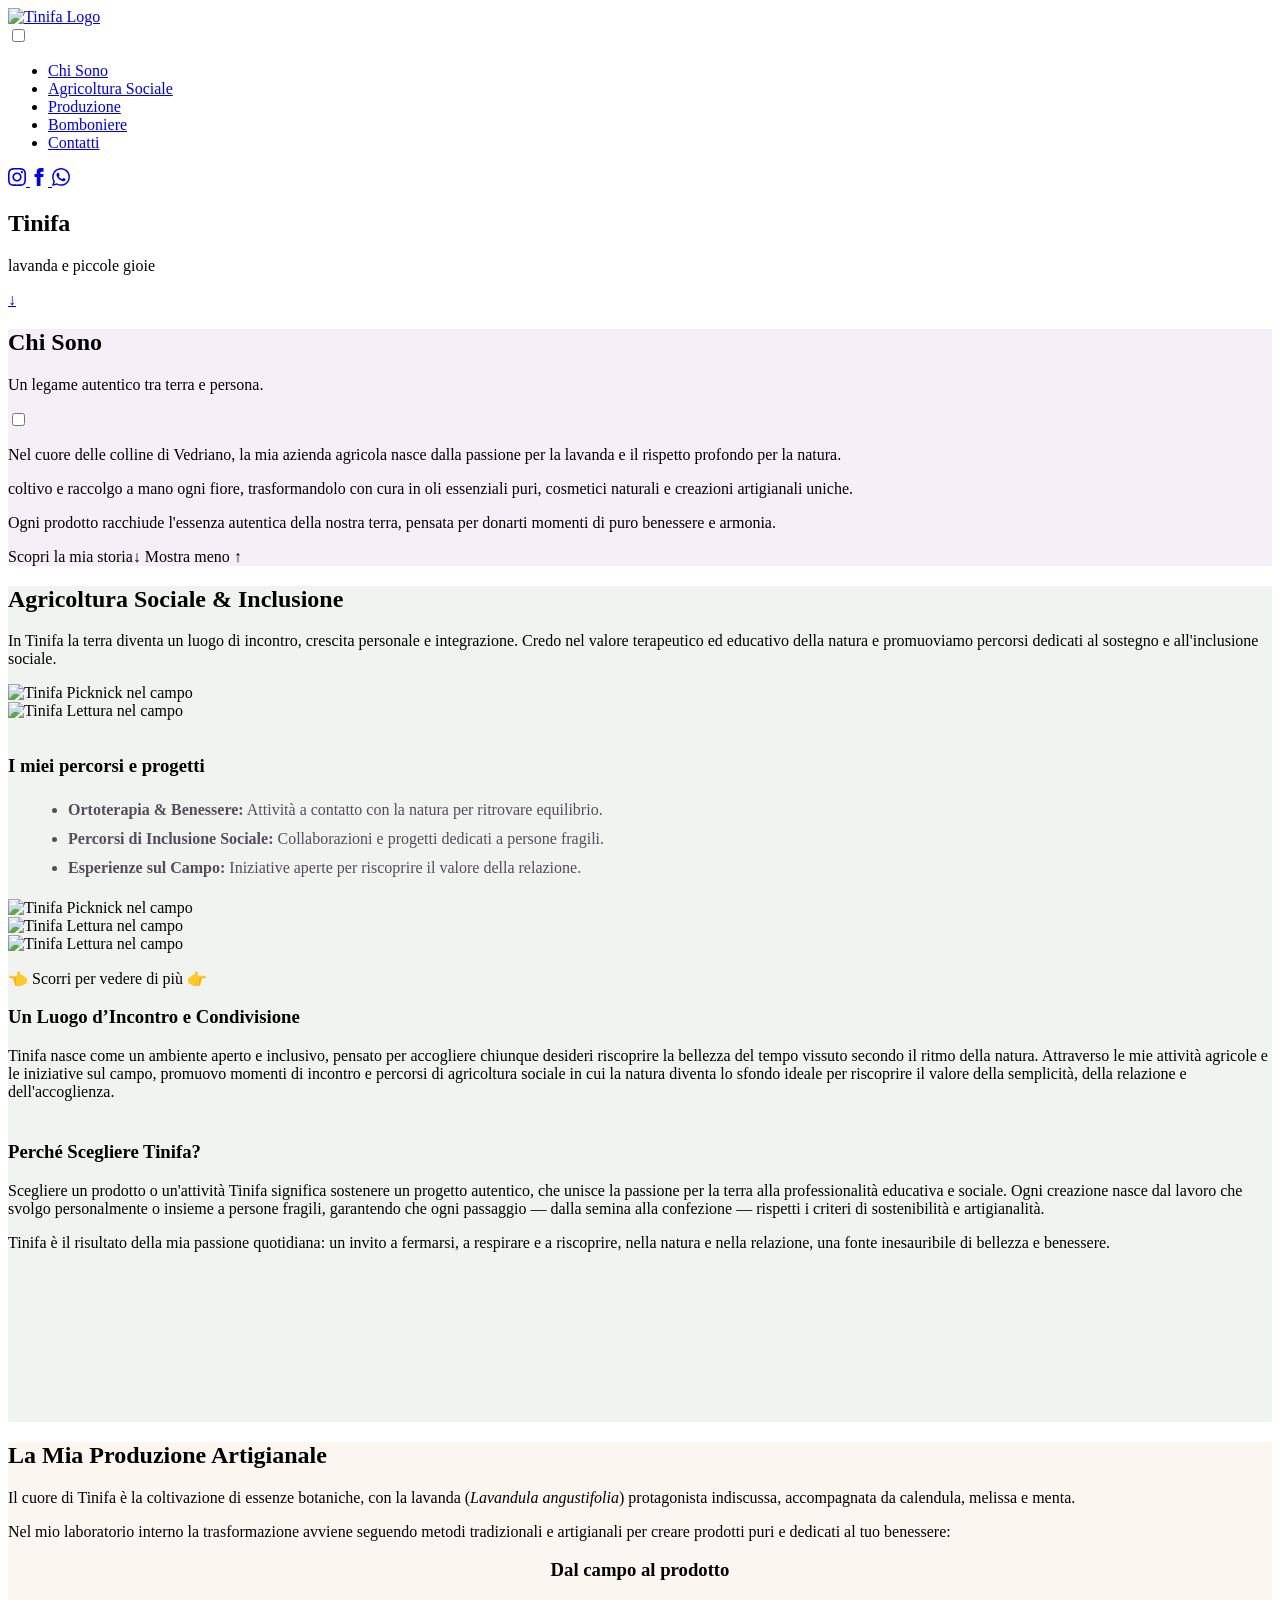
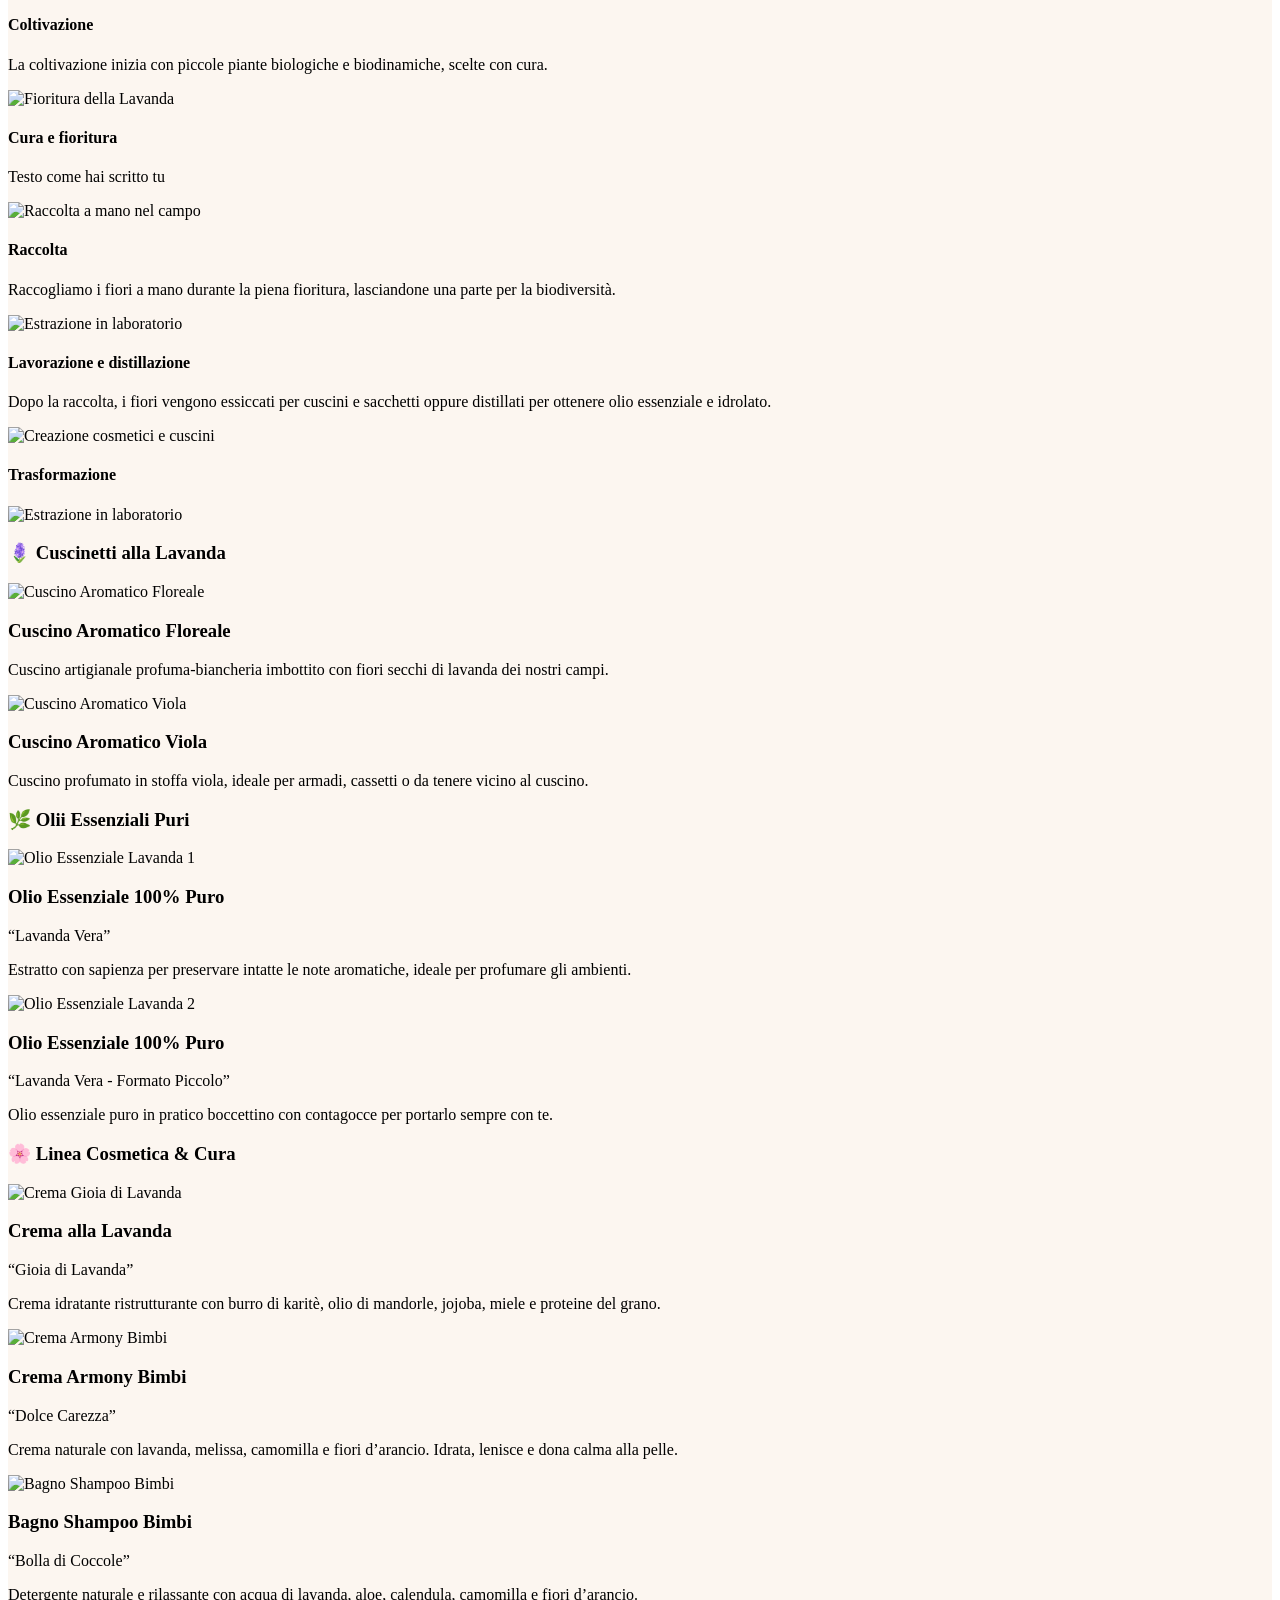
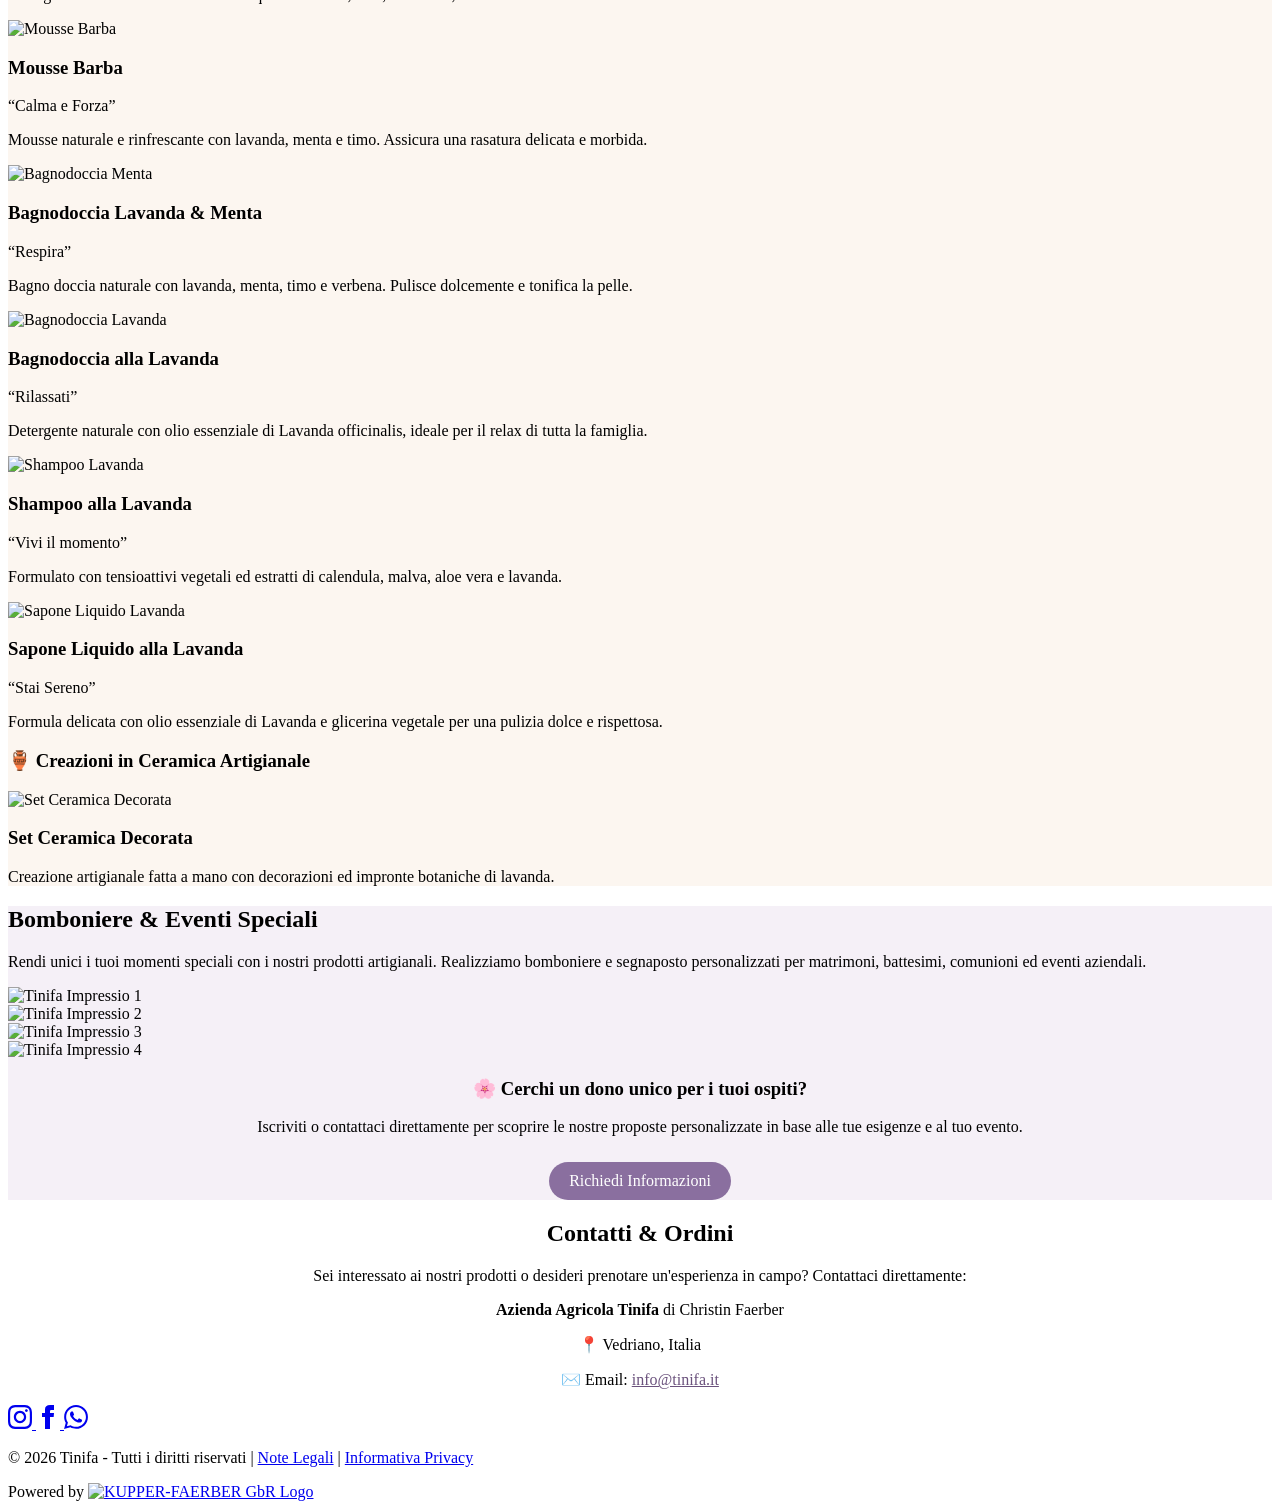
==== index.html @ e70a2b53 "Add files via upload" ====
<!DOCTYPE html>
<html lang="it">
<head>
    <meta charset="UTF-8">
    <meta name="viewport" content="width=device-width, initial-scale=1.0">
    <title>Tinifa | L’Essenza della Natura</title>
    
    <link rel="preconnect" href="https://fonts.googleapis.com">
    <link rel="preconnect" href="https://fonts.gstatic.com" crossorigin>
    <link href="https://fonts.googleapis.com/css2?family=Lato:ital,wght@0,300;0,400;0,700;1,300;1,400&family=Playfair+Display:ital,wght@0,400..700;1,400..700&display=swap" rel="stylesheet">

    <link rel="stylesheet" href="style.css">
    <script src="https://identity.netlify.com/v1/netlify-identity-widget.js"></script>
</head>
<body>

    <header>
    <nav>
        <div class="logo">
            <a href="#"><img src="images/Tinifa_Logo.png" alt="Tinifa Logo" class="logo-img"></a>
        </div>

        <input type="checkbox" id="nav-toggle" class="nav-checkbox">

        <label for="nav-toggle" class="nav-icon">
            <span></span>
            <span></span>
            <span></span>
        </label>

        <!-- Navigationslinks (Mitte) -->
        <ul class="nav-links">
            <li><a href="#chi-siamo">Chi Sono</a></li>
            <li><a href="#agricoltura-sociale">Agricoltura Sociale</a></li>
            <li><a href="#produzione">Produzione</a></li>
            <li><a href="#bomboniere">Bomboniere</a></li>
            <li><a href="#contatti">Contatti</a></li>
        </ul>

        <!-- Social Icons (Ganz rechts) -->
        <div class="nav-social">
            <a href="https://www.instagram.com/faerberchristin?igsh=MTNjY3R0Y3g1emtiOA==" target="_blank" rel="noopener noreferrer" aria-label="Instagram">
                <svg width="18" height="18" viewBox="0 0 24 24" fill="currentColor">
                    <path d="M12 2.163c3.204 0 3.584.012 4.85.07 3.252.148 4.771 1.691 4.919 4.919.058 1.265.069 1.645.069 4.849 0 3.205-.012 3.584-.069 4.849-.149 3.225-1.664 4.771-4.919 4.919-1.266.058-1.644.07-4.85.07-3.204 0-3.584-.012-4.849-.07-3.26-.149-4.771-1.699-4.919-4.92-.058-1.265-.07-1.644-.07-4.849 0-3.204.013-3.583.07-4.849.149-3.227 1.664-4.771 4.919-4.919 1.266-.057 1.645-.069 4.849-.069zm0-2.163c-3.259 0-3.667.014-4.947.072-4.358.2-6.78 2.618-6.98 6.98-.059 1.281-.073 1.689-.073 4.948 0 3.259.014 3.668.072 4.948.2 4.358 2.618 6.78 6.98 6.98 1.281.058 1.689.072 4.948.072 3.259 0 3.668-.014 4.948-.072 4.354-.2 6.782-2.618 6.979-6.98.059-1.28.073-1.689.073-4.948 0-3.259-.014-3.667-.072-4.947-.196-4.354-2.617-6.78-6.979-6.98-1.281-.059-1.69-.073-4.949-.073zm0 5.838c-3.403 0-6.162 2.759-6.162 6.162s2.759 6.163 6.162 6.163 6.162-2.759 6.162-6.163c0-3.403-2.759-6.162-6.162-6.162zm0 10.162c-2.209 0-4-1.79-4-4 0-2.209 1.791-4 4-4s4 1.791 4 4c0 2.21-1.791 4-4 4zm6.406-11.845c-.796 0-1.441.645-1.441 1.44s.645 1.44 1.441 1.44c.795 0 1.439-.645 1.439-1.44s-.644-1.44-1.439-1.44z"/>
                </svg>
            </a>
            <a href="https://www.facebook.com/tinifaerber/" target="_blank" rel="noopener noreferrer" aria-label="Facebook">
                <svg width="18" height="18" viewBox="0 0 24 24" fill="currentColor">
                    <path d="M9 8H6v4h3v12h5V12h3.642L18 8h-4V6.333C14 5.374 14.5 5 15.5 5H18V0h-3.808C10.592 0 9 1.583 9 4.615V8z"/>
                </svg>
            </a>
            <a href="https://wa.me/393272457537" target="_blank" rel="noopener noreferrer" aria-label="WhatsApp">
                <svg width="18" height="18" viewBox="0 0 24 24" fill="currentColor">
                    <path d="M.057 24l1.687-6.163c-1.041-1.804-1.588-3.849-1.587-5.946.003-6.556 5.338-11.891 11.893-11.891 3.181.001 6.167 1.24 8.413 3.488 2.245 2.248 3.481 5.236 3.48 8.414-.003 6.557-5.338 11.892-11.893 11.892-1.99-.001-3.951-.5-5.688-1.448l-6.305 1.654zm6.597-3.807c1.676.995 3.276 1.591 5.392 1.592 5.448 0 9.886-4.434 9.889-9.885.002-5.462-4.415-9.89-9.881-9.892-5.452 0-9.887 4.434-9.889 9.884-.001 2.225.651 3.891 1.746 5.634l-.999 3.648 3.742-.981zm11.387-5.464c-.074-.124-.272-.198-.57-.347-.297-.149-1.758-.868-2.031-.967-.272-.099-.47-.149-.669.149-.198.297-.768.967-.941 1.165-.173.198-.347.223-.644.074-.297-.149-1.255-.462-2.39-1.475-.883-.788-1.48-1.761-1.653-2.059-.173-.297-.018-.458.13-.606.134-.133.297-.347.446-.521.151-.172.2-.296.3-.495.099-.198.05-.372-.025-.521-.075-.148-.669-1.611-.916-2.206-.242-.579-.487-.501-.669-.51l-.57-.01c-.198 0-.52.074-.792.372s-1.04 1.016-1.04 2.479 1.065 2.876 1.213 3.074c.149.198 2.095 3.2 5.076 4.487.709.306 1.263.489 1.694.626.712.226 1.36.194 1.872.118.571-.085 1.758-.719 2.006-1.413.248-.695.248-1.29.173-1.414z"/>
                </svg>
            </a>
        </div>
    </nav>
</header>

    <section id="chi-siamo" class="hero-section">
        <div class="hero-slideshow">
            <div class="slide slide-1"></div>
            <div class="slide slide-2"></div>
            <div class="slide slide-3"></div>
        </div>

        <div class="hero-overlay">
            <div class="hero-content">
                <h1>Tinifa</h1>
                <p class="hero-subtitle">lavanda e piccole gioie</p>
                <a href="#chi-siamo-text" class="scroll-down-arrow" aria-label="Scroll down">↓</a>
            </div>
        </div>
    </section>

    <section id="chi-siamo-text" class="philosophy-section" style="background-color: #f5f0f7">
        <div class="container">
            <div class="welcome-card reveal-element">
                <div class="welcome-header">
                    <h2>Chi Sono</h2>
                    <p class="intro">Un legame autentico tra terra e persona.</p>
                </div>

                <div class="read-more-container">
                    <input type="checkbox" id="read-more-toggle" class="read-more-toggle">
                    
                    <div class="more-content">
                        <p>Nel cuore delle colline di Vedriano, la mia azienda agricola nasce dalla passione per la lavanda e il rispetto profondo per la natura.</p>
                        <p>coltivo e raccolgo a mano ogni fiore, trasformandolo con cura in oli essenziali puri, cosmetici naturali e creazioni artigianali uniche.</p>
                        <p>Ogni prodotto racchiude l'essenza autentica della nostra terra, pensata per donarti momenti di puro benessere e armonia.</p>
                    </div>

                    <label for="read-more-toggle" class="read-more-btn">
                        <span class="btn-text-more">Scopri la mia storia↓</span>
                        <span class="btn-text-less">Mostra meno ↑</span>
                    </label>
                </div>
            </div>
        </div>
    </section>

    <section id="agricoltura-sociale" style="background-color: #f1f3f0">
    <div class="container reveal-element">
        <h2>Agricoltura Sociale & Inclusione</h2>
        <p>In Tinifa la terra diventa un luogo di incontro, crescita personale e integrazione. Credo nel valore terapeutico ed educativo della natura e promuoviamo percorsi dedicati al sostegno e all'inclusione sociale.</p>
        
        <div class="inclusion-mosaic reveal-element">
            <div class="mosaic-card card-1">
                <img src="images/Inklusion1.jpg" alt="Tinifa Picknick nel campo">
            </div>
            <div class="mosaic-card card-2">
                <img src="images/Inklusion2.jpg" alt="Tinifa Lettura nel campo">
            </div>
        </div>

        <div class="highlight-box reveal-element" style="margin-top: 35px;">
            <h3>I miei percorsi e progetti</h3>
            <ul style="margin-left: 20px; line-height: 1.8; color: #554d5a;">
                <li><strong>Ortoterapia & Benessere:</strong> Attività a contatto con la natura per ritrovare equilibrio.</li>
                <li><strong>Percorsi di Inclusione Sociale:</strong> Collaborazioni e progetti dedicati a persone fragili.</li>
                <li><strong>Esperienze sul Campo:</strong> Iniziative aperte per riscoprire il valore della relazione.</li>
            </ul>
        </div>

        <div class="image-gallery reveal-element">
            <div class="gallery-item">
                <img src="images/luogo-1.jpg" alt="Tinifa Picknick nel campo">
            </div>
            <div class="gallery-item">
                <img src="images/luogo-2.jpg" alt="Tinifa Lettura nel campo">
            </div>
            <div class="gallery-item">
                <img src="images/luogo-3.jpg" alt="Tinifa Lettura nel campo">
            </div>
        </div>
        <p class="slider-hint">👈 Scorri per vedere di più 👉</p>

        <div class="highlight-box reveal-element">
            <h3>Un Luogo d’Incontro e Condivisione</h3>
            <p>Tinifa nasce come un ambiente aperto e inclusivo, pensato per accogliere chiunque desideri riscoprire la bellezza del tempo vissuto secondo il ritmo della natura. Attraverso le mie attività agricole e le iniziative sul campo, promuovo momenti di incontro e percorsi di agricoltura sociale in cui la natura diventa lo sfondo ideale per riscoprire il valore della semplicità, della relazione e dell'accoglienza.</p>
        </div>

        <div class="reveal-element" style="margin-top: 40px;">
            <h3>Perché Scegliere Tinifa?</h3>
            <p>Scegliere un prodotto o un'attività Tinifa significa sostenere un progetto autentico, che unisce la passione per la terra alla professionalità educativa e sociale. Ogni creazione nasce dal lavoro che svolgo personalmente o insieme a persone fragili, garantendo che ogni passaggio — dalla semina alla confezione — rispetti i criteri di sostenibilità e artigianalità.</p>
            <p class="final-invite">Tinifa è il risultato della mia passione quotidiana: un invito a fermarsi, a respirare e a riscoprire, nella natura e nella relazione, una fonte inesauribile di bellezza e benessere.</p>
        </div>

        <div class="video-polaroid reveal-element">
            <video autoplay loop muted playsinline class="field-video" id="scroll-video">
                <source src="videos/kids_run.mp4" type="video/mp4">
                Ihr Browser unterstützt dieses Video nicht.
            </video>
        </div>
    </div>
</section>

    <section id="produzione" style="background-color: #fcf6f0">
        <div class="container">
            <div class="reveal-element">
                <h2>La Mia Produzione Artigianale</h2>
                <p>Il cuore di Tinifa è la coltivazione di essenze botaniche, con la lavanda (<em>Lavandula angustifolia</em>) protagonista indiscussa, accompagnata da calendula, melissa e menta.</p>
                <p>Nel mio laboratorio interno la trasformazione avviene seguendo metodi tradizionali e artigianali per creare prodotti puri e dedicati al tuo benessere:</p>
            </div>

            <div class="harvest-timeline reveal-element">
                <h3 style="text-align: center; margin-bottom: 35px;">Dal campo al prodotto</h3>

                <div class="timeline-container">
                    
                    <div class="timeline-item left">
                        <div class="timeline-content">
                            <h4>Coltivazione</h4>
                            <p>La coltivazione inizia con piccole piante biologiche e biodinamiche, scelte con cura.</p>
                            <div class="timeline-img-box">
                                <img src="images/colti.jpg" alt="Fioritura della Lavanda">
                            </div>
                        </div>
                    </div>

                    
                    <div class="timeline-item right">
                        <div class="timeline-content">
                            <h4>Cura e fioritura</h4>
                            <p>Testo come hai scritto tu</p>
                            <div class="timeline-img-box">
                                <img src="images/Fiori.jpg" alt="Raccolta a mano nel campo">
                            </div>
                        </div>
                    </div>

                    
                    <div class="timeline-item left">
                        <div class="timeline-content">
                            
                            <h4>Raccolta</h4>
                            <p>Raccogliamo i fiori a mano durante la piena fioritura, lasciandone una parte per la biodiversità.</p>
                            <div class="timeline-img-box">
                                <img src="images/Ernte3.jpg" alt="Estrazione in laboratorio">
                            </div>
                        </div>
                    </div>

                    
                    <div class="timeline-item right">
                        <div class="timeline-content">

                            <h4>Lavorazione e distillazione </h4>
                            <p>Dopo la raccolta, i fiori vengono essiccati per cuscini e sacchetti oppure distillati per ottenere olio essenziale e idrolato.</p>
                            <div class="timeline-img-box">
                                <img src="images/Extraktion_Öl.jpg" alt="Creazione cosmetici e cuscini">
                            </div>
                        </div>
                    </div>
 
                    <div class="timeline-item left">
                        <div class="timeline-content">

                            <h4>Trasformazione</h4>
                            <p></p>
                            <div class="timeline-img-box">
                                <img src="images/produtti.jpeg" alt="Estrazione in laboratorio">
                            </div>
                        </div>
                    </div>
                </div>
            </div>

            <h3 class="category-title reveal-element">🪻 Cuscinetti alla Lavanda</h3>
            <div class="product-grid reveal-element">
                <div class="product-card">
                    <img src="images/prod-cuscino-fiori.jpg" alt="Cuscino Aromatico Floreale" class="product-img">
                    <div class="product-info">
                        <h3>Cuscino Aromatico Floreale</h3>
                        <p>Cuscino artigianale profuma-biancheria imbottito con fiori secchi di lavanda dei nostri campi.</p>
                    </div>
                </div>

                <div class="product-card">
                    <img src="images/prod-cuscino-viola.jpg" alt="Cuscino Aromatico Viola" class="product-img">
                    <div class="product-info">
                        <h3>Cuscino Aromatico Viola</h3>
                        <p>Cuscino profumato in stoffa viola, ideale per armadi, cassetti o da tenere vicino al cuscino.</p>
                    </div>
                </div>
            </div>

            <h3 class="category-title reveal-element">🌿 Olii Essenziali Puri</h3>
            <div class="product-grid reveal-element">
                <div class="product-card">
                    <img src="images/prod-olio-essenziale.jpg" alt="Olio Essenziale Lavanda 1" class="product-img">
                    <div class="product-info">
                        <h3>Olio Essenziale 100% Puro</h3>
                        <span class="product-slogan">“Lavanda Vera”</span>
                        <p>Estratto con sapienza per preservare intatte le note aromatiche, ideale per profumare gli ambienti.</p>
                    </div>
                </div>

                <div class="product-card">
                    <img src="images/prod-olio-essenziale2.jpg" alt="Olio Essenziale Lavanda 2" class="product-img">
                    <div class="product-info">
                        <h3>Olio Essenziale 100% Puro</h3>
                        <span class="product-slogan">“Lavanda Vera - Formato Piccolo”</span>
                        <p>Olio essenziale puro in pratico boccettino con contagocce per portarlo sempre con te.</p>
                    </div>
                </div>
            </div>

            <h3 class="category-title reveal-element">🌸 Linea Cosmetica & Cura</h3>
            <div class="product-grid reveal-element">
                <div class="product-card">
                    <img src="images/prod-crema.jpg" alt="Crema Gioia di Lavanda" class="product-img">
                    <div class="product-info">
                        <h3>Crema alla Lavanda</h3>
                        <span class="product-slogan">“Gioia di Lavanda”</span>
                        <p>Crema idratante ristrutturante con burro di karitè, olio di mandorle, jojoba, miele e proteine del grano.</p>
                    </div>
                </div>

                <div class="product-card">
                    <img src="images/prod-crema-bimbi.jpg" alt="Crema Armony Bimbi" class="product-img">
                    <div class="product-info">
                        <h3>Crema Armony Bimbi</h3>
                        <span class="product-slogan">“Dolce Carezza”</span>
                        <p>Crema naturale con lavanda, melissa, camomilla e fiori d’arancio. Idrata, lenisce e dona calma alla pelle.</p>
                    </div>
                </div>

                <div class="product-card">
                    <img src="images/prod-shampoo-bimbi.jpg" alt="Bagno Shampoo Bimbi" class="product-img">
                    <div class="product-info">
                        <h3>Bagno Shampoo Bimbi</h3>
                        <span class="product-slogan">“Bolla di Coccole”</span>
                        <p>Detergente naturale e rilassante con acqua di lavanda, aloe, calendula, camomilla e fiori d’arancio.</p>
                    </div>
                </div>

                <div class="product-card">
                    <img src="images/prod-mousee-barba.jpg" alt="Mousse Barba" class="product-img">
                    <div class="product-info">
                        <h3>Mousse Barba</h3>
                        <span class="product-slogan">“Calma e Forza”</span>
                        <p>Mousse naturale e rinfrescante con lavanda, menta e timo. Assicura una rasatura delicata e morbida.</p>
                    </div>
                </div>

                <div class="product-card">
                    <img src="images/prod-bagnodoccia-menta.jpg" alt="Bagnodoccia Menta" class="product-img">
                    <div class="product-info">
                        <h3>Bagnodoccia Lavanda & Menta</h3>
                        <span class="product-slogan">“Respira”</span>
                        <p>Bagno doccia naturale con lavanda, menta, timo e verbena. Pulisce dolcemente e tonifica la pelle.</p>
                    </div>
                </div>

                <div class="product-card">
                    <img src="images/prod-bagnodoccia-lavanda.jpg" alt="Bagnodoccia Lavanda" class="product-img">
                    <div class="product-info">
                        <h3>Bagnodoccia alla Lavanda</h3>
                        <span class="product-slogan">“Rilassati”</span>
                        <p>Detergente naturale con olio essenziale di Lavanda officinalis, ideale per il relax di tutta la famiglia.</p>
                    </div>
                </div>

                <div class="product-card">
                    <img src="images/prod-shampoo-lavanda.jpg" alt="Shampoo Lavanda" class="product-img">
                    <div class="product-info">
                        <h3>Shampoo alla Lavanda</h3>
                        <span class="product-slogan">“Vivi il momento”</span>
                        <p>Formulato con tensioattivi vegetali ed estratti di calendula, malva, aloe vera e lavanda.</p>
                    </div>
                </div>

                <div class="product-card">
                    <img src="images/prod-sapone-liquido.jpg" alt="Sapone Liquido Lavanda" class="product-img">
                    <div class="product-info">
                        <h3>Sapone Liquido alla Lavanda</h3>
                        <span class="product-slogan">“Stai Sereno”</span>
                        <p>Formula delicata con olio essenziale di Lavanda e glicerina vegetale per una pulizia dolce e rispettosa.</p>
                    </div>
                </div>
            </div>

            <h3 class="category-title reveal-element">🏺 Creazioni in Ceramica Artigianale</h3>
            <div class="product-grid reveal-element">
                <div class="product-card">
                    <img src="images/prod-ceramica-set.jpg" alt="Set Ceramica Decorata" class="product-img">
                    <div class="product-info">
                        <h3>Set Ceramica Decorata</h3>
                        <p>Creazione artigianale fatta a mano con decorazioni ed impronte botaniche di lavanda.</p>
                    </div>
                </div>
            </div>
        </div>
    </section>

    <section id="bomboniere" style="background-color: #f5f0f7">
        <div class="container reveal-element">
            <h2>Bomboniere & Eventi Speciali</h2>
            <p>Rendi unici i tuoi momenti speciali con i nostri prodotti artigianali. Realizziamo bomboniere e segnaposto personalizzati per matrimoni, battesimi, comunioni ed eventi aziendali.</p>

            <div class="grid-gallery-2x2 reveal-element">
                <div class="grid-gallery-item">
                    <img src="images/aromatische_kissen.jpg" alt="Tinifa Impressio 1">
                </div>
                <div class="grid-gallery-item">
                    <img src="images/Individuell.jpeg" alt="Tinifa Impressio 2">
                </div>
                <div class="grid-gallery-item">
                    <img src="images/individuell2.jpeg" alt="Tinifa Impressio 3">
                </div>
                <div class="grid-gallery-item">
                    <img src="images/Individuell3.jpeg" alt="Tinifa Impressio 4">
                </div>
            </div>

            <div class="highlight-box reveal-element" style="text-align: center;">
                <h3>🌸 Cerchi un dono unico per i tuoi ospiti?</h3>
                <p>Iscriviti o contattaci direttamente per scoprire le nostre proposte personalizzate in base alle tue esigenze e al tuo evento.</p>
                <a href="#contatti" class="scroll-down-arrow" style="animation: none; font-size: 16px; background-color: #8a6f9f; color: #ffffff; padding: 10px 20px; border-radius: 20px; text-decoration: none; display: inline-block; margin-top: 10px;">Richiedi Informazioni</a>
            </div>
        </div>
    </section>

    <section id="contatti">
        <div class="container reveal-element" style="text-align: center;">
            <h2>Contatti & Ordini</h2>
            <p>Sei interessato ai nostri prodotti o desideri prenotare un'esperienza in campo? Contattaci direttamente:</p>
            <div class="contact-details">
                <p><strong>Azienda Agricola Tinifa</strong> di Christin Faerber</p>
                <p>📍 Vedriano, Italia</p>
                <p>✉️ Email: <a href="mailto:info@tinifa.it" style="color: #6b527d;">info@tinifa.it</a></p>
            </div>
        </div>
    </section>

    <footer>
    <div class="footer-container">
        <!-- Social Media Icons / Links -->
        <div class="social-links">
            <!-- Instagram -->
            <a href="https://www.instagram.com/faerberchristin?igsh=MTNjY3R0Y3g1emtiOA==" target="_blank" rel="noopener noreferrer" aria-label="Instagram">
                <svg width="24" height="24" viewBox="0 0 24 24" fill="currentColor">
                    <path d="M12 2.163c3.204 0 3.584.012 4.85.07 3.252.148 4.771 1.691 4.919 4.919.058 1.265.069 1.645.069 4.849 0 3.205-.012 3.584-.069 4.849-.149 3.225-1.664 4.771-4.919 4.919-1.266.058-1.644.07-4.85.07-3.204 0-3.584-.012-4.849-.07-3.26-.149-4.771-1.699-4.919-4.92-.058-1.265-.07-1.644-.07-4.849 0-3.204.013-3.583.07-4.849.149-3.227 1.664-4.771 4.919-4.919 1.266-.057 1.645-.069 4.849-.069zm0-2.163c-3.259 0-3.667.014-4.947.072-4.358.2-6.78 2.618-6.98 6.98-.059 1.281-.073 1.689-.073 4.948 0 3.259.014 3.668.072 4.948.2 4.358 2.618 6.78 6.98 6.98 1.281.058 1.689.072 4.948.072 3.259 0 3.668-.014 4.948-.072 4.354-.2 6.782-2.618 6.979-6.98.059-1.28.073-1.689.073-4.948 0-3.259-.014-3.667-.072-4.947-.196-4.354-2.617-6.78-6.979-6.98-1.281-.059-1.69-.073-4.949-.073zm0 5.838c-3.403 0-6.162 2.759-6.162 6.162s2.759 6.163 6.162 6.163 6.162-2.759 6.162-6.163c0-3.403-2.759-6.162-6.162-6.162zm0 10.162c-2.209 0-4-1.79-4-4 0-2.209 1.791-4 4-4s4 1.791 4 4c0 2.21-1.791 4-4 4zm6.406-11.845c-.796 0-1.441.645-1.441 1.44s.645 1.44 1.441 1.44c.795 0 1.439-.645 1.439-1.44s-.644-1.44-1.439-1.44z"/>
                    </svg>
                </a>
                <!-- Facebook -->
                <a href="https://www.facebook.com/tinifaerber/" target="_blank" rel="noopener noreferrer" aria-label="Facebook">
                    <svg width="24" height="24" viewBox="0 0 24 24" fill="currentColor">
                        <path d="M9 8H6v4h3v12h5V12h3.642L18 8h-4V6.333C14 5.374 14.5 5 15.5 5H18V0h-3.808C10.592 0 9 1.583 9 4.615V8z"/>
                    </svg>
                </a>
                <!-- WhatsApp -->
                <a href="https://wa.me/393272457537" target="_blank" rel="noopener noreferrer" aria-label="WhatsApp">
                    <svg width="24" height="24" viewBox="0 0 24 24" fill="currentColor">
                        <path d="M.057 24l1.687-6.163c-1.041-1.804-1.588-3.849-1.587-5.946.003-6.556 5.338-11.891 11.893-11.891 3.181.001 6.167 1.24 8.413 3.488 2.245 2.248 3.481 5.236 3.48 8.414-.003 6.557-5.338 11.892-11.893 11.892-1.99-.001-3.951-.5-5.688-1.448l-6.305 1.654zm6.597-3.807c1.676.995 3.276 1.591 5.392 1.592 5.448 0 9.886-4.434 9.889-9.885.002-5.462-4.415-9.89-9.881-9.892-5.452 0-9.887 4.434-9.889 9.884-.001 2.225.651 3.891 1.746 5.634l-.999 3.648 3.742-.981zm11.387-5.464c-.074-.124-.272-.198-.57-.347-.297-.149-1.758-.868-2.031-.967-.272-.099-.47-.149-.669.149-.198.297-.768.967-.941 1.165-.173.198-.347.223-.644.074-.297-.149-1.255-.462-2.39-1.475-.883-.788-1.48-1.761-1.653-2.059-.173-.297-.018-.458.13-.606.134-.133.297-.347.446-.521.151-.172.2-.296.3-.495.099-.198.05-.372-.025-.521-.075-.148-.669-1.611-.916-2.206-.242-.579-.487-.501-.669-.51l-.57-.01c-.198 0-.52.074-.792.372s-1.04 1.016-1.04 2.479 1.065 2.876 1.213 3.074c.149.198 2.095 3.2 5.076 4.487.709.306 1.263.489 1.694.626.712.226 1.36.194 1.872.118.571-.085 1.758-.719 2.006-1.413.248-.695.248-1.29.173-1.414z"/>
                    </svg>
                </a>
            </div>

            <!-- HIER SIND DIE NEUEN LINKS -->
            <p>&copy; 2026 Tinifa - Tutti i diritti riservati | <a href="impressum.html">Note Legali</a> | <a href="privacy.html">Informativa Privacy</a></p>
            
            <div class="powered-by">
                <span>Powered by</span>
                <a href="https://kupperfaerber.com/" target="_blank" rel="noopener noreferrer">
                    <img src="images/KFLogoNew.png" alt="KUPPER-FAERBER GbR Logo" class="agency-logo">
                </a>
            </div>
        </div>
    </footer>

<script src="script.js"></script>
</body>
</html>
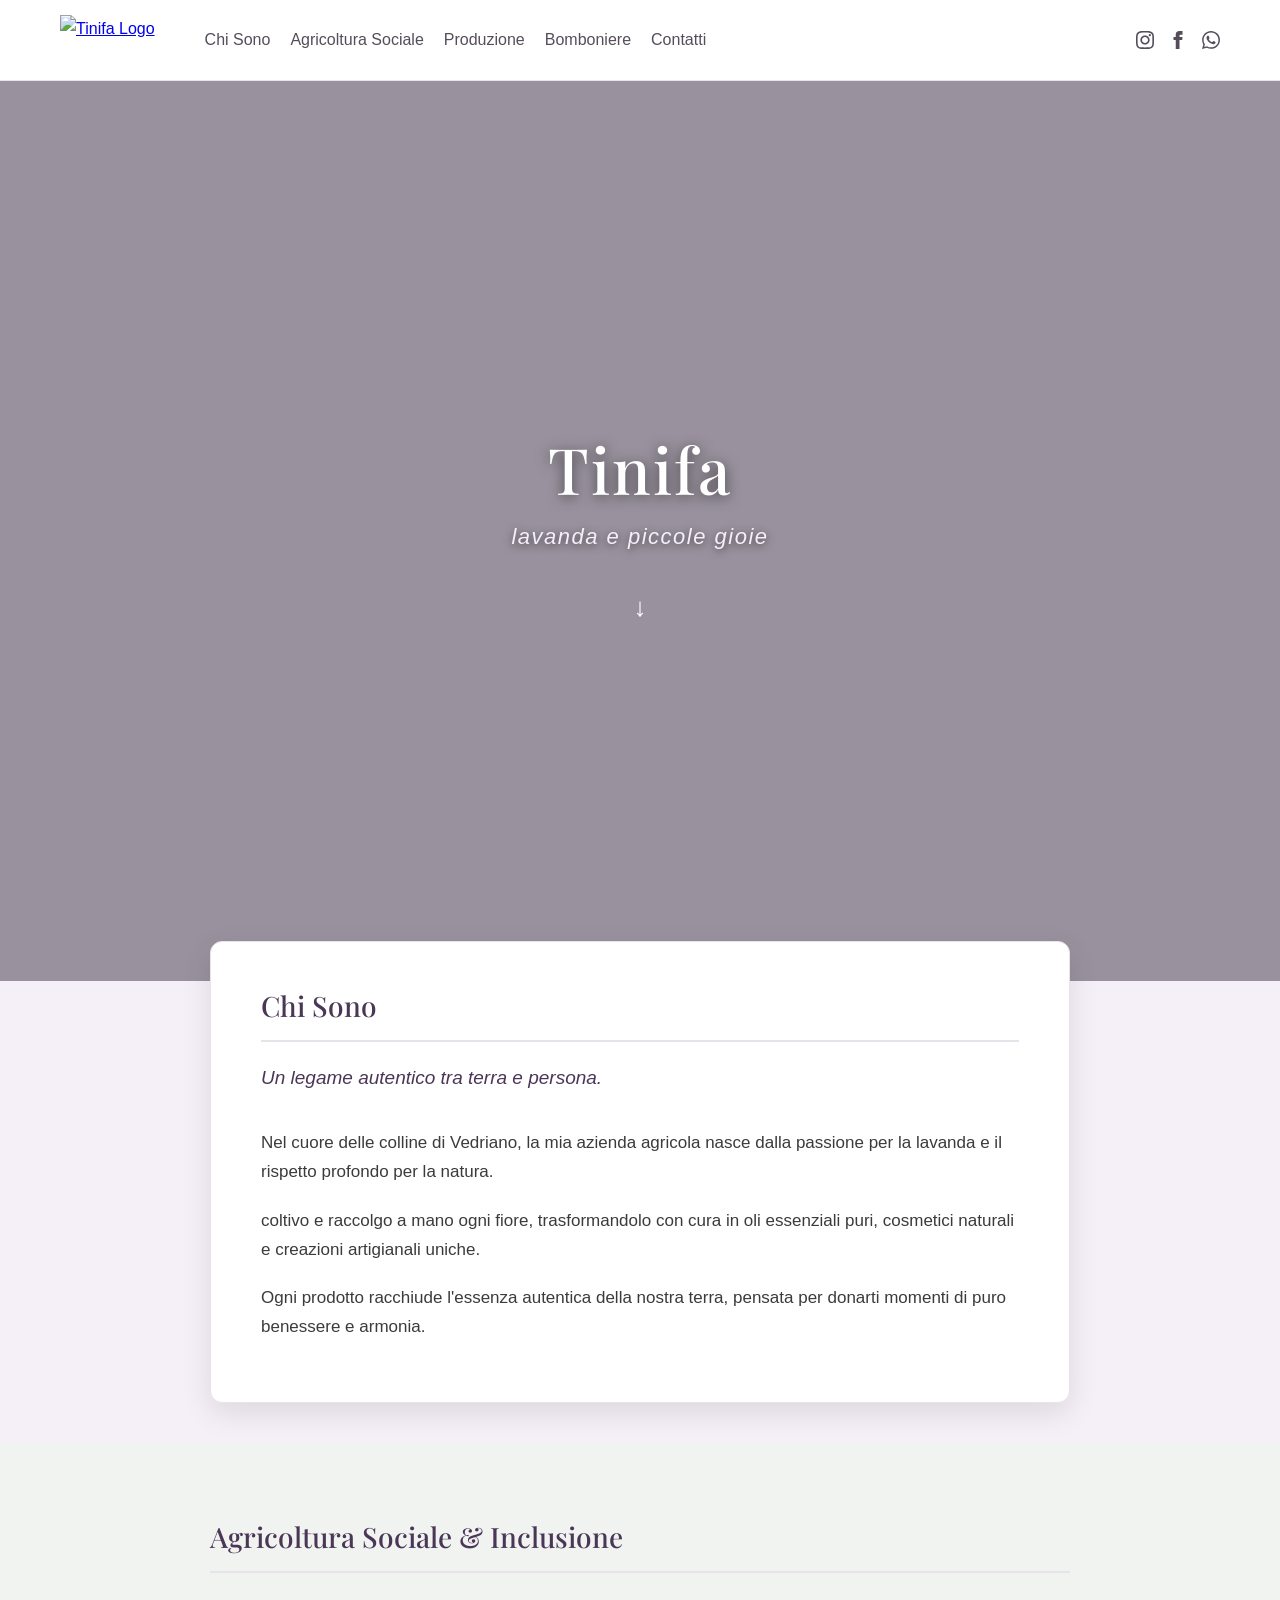
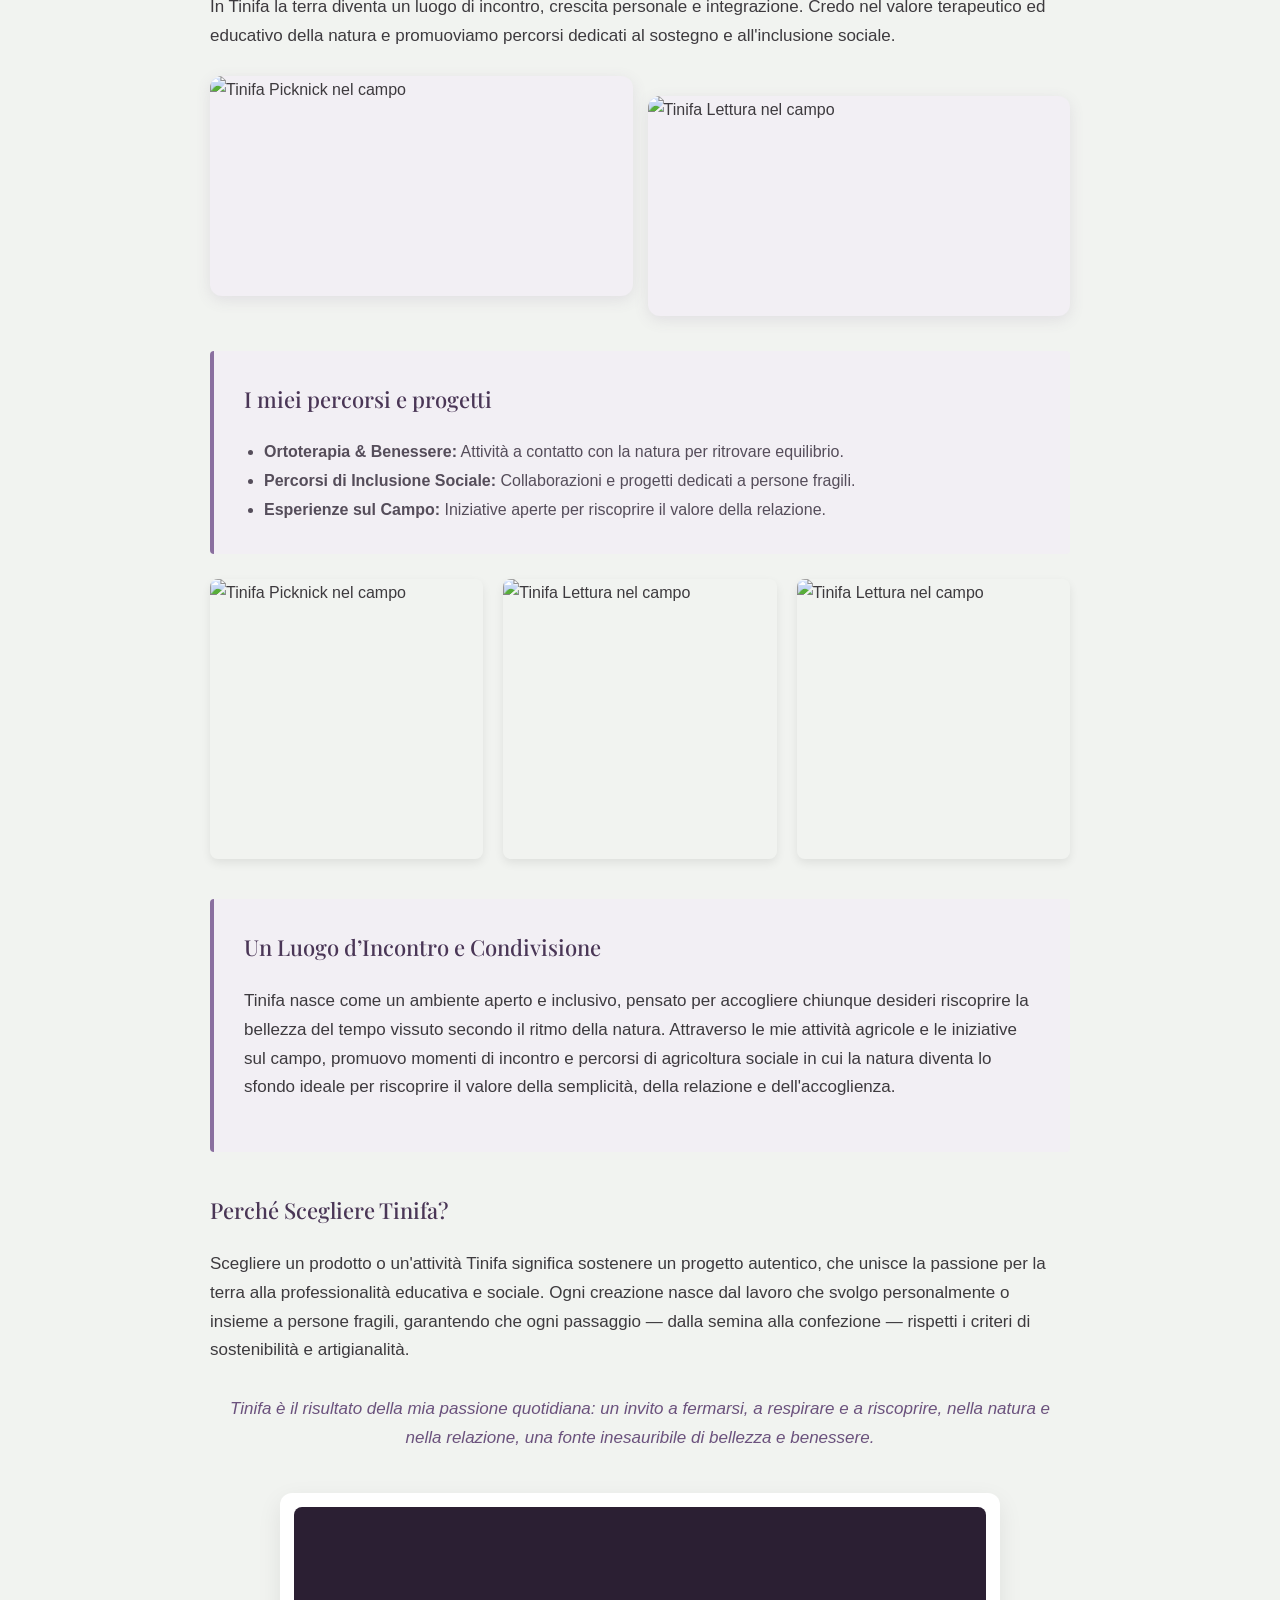
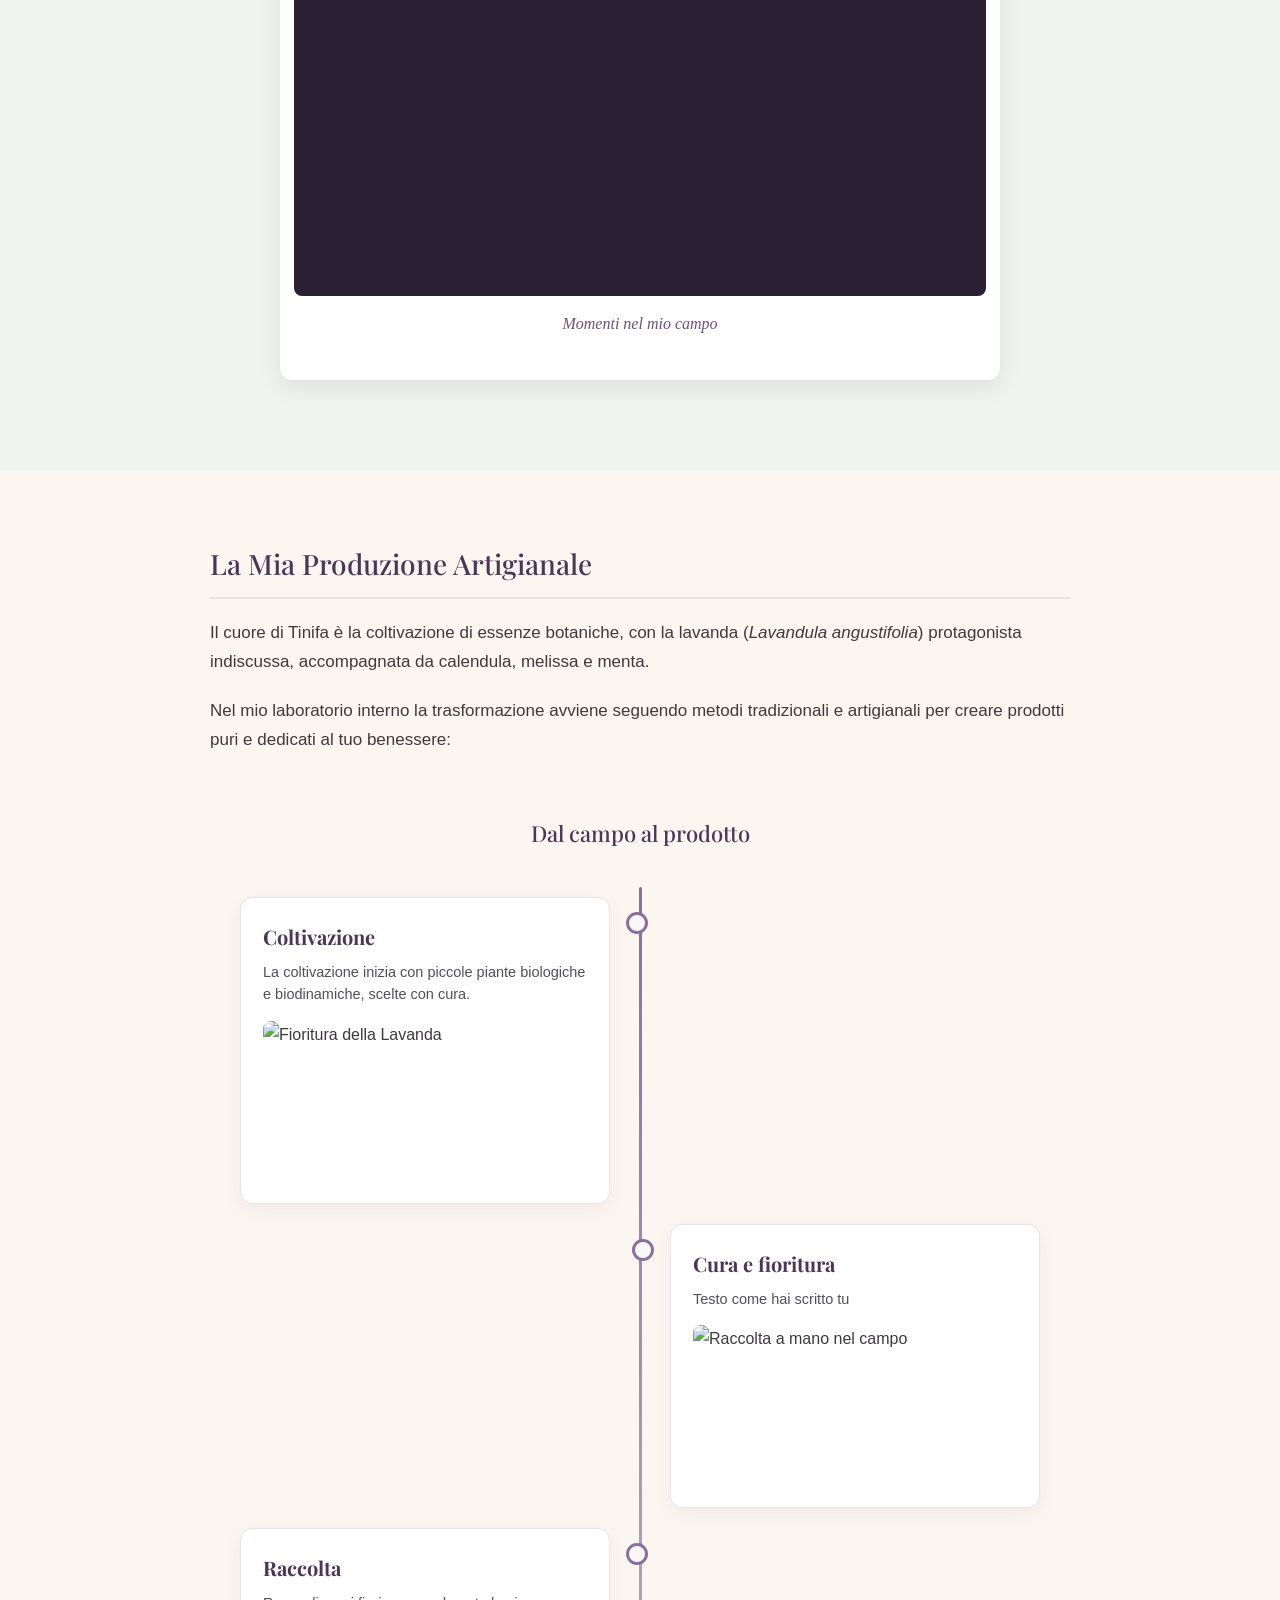
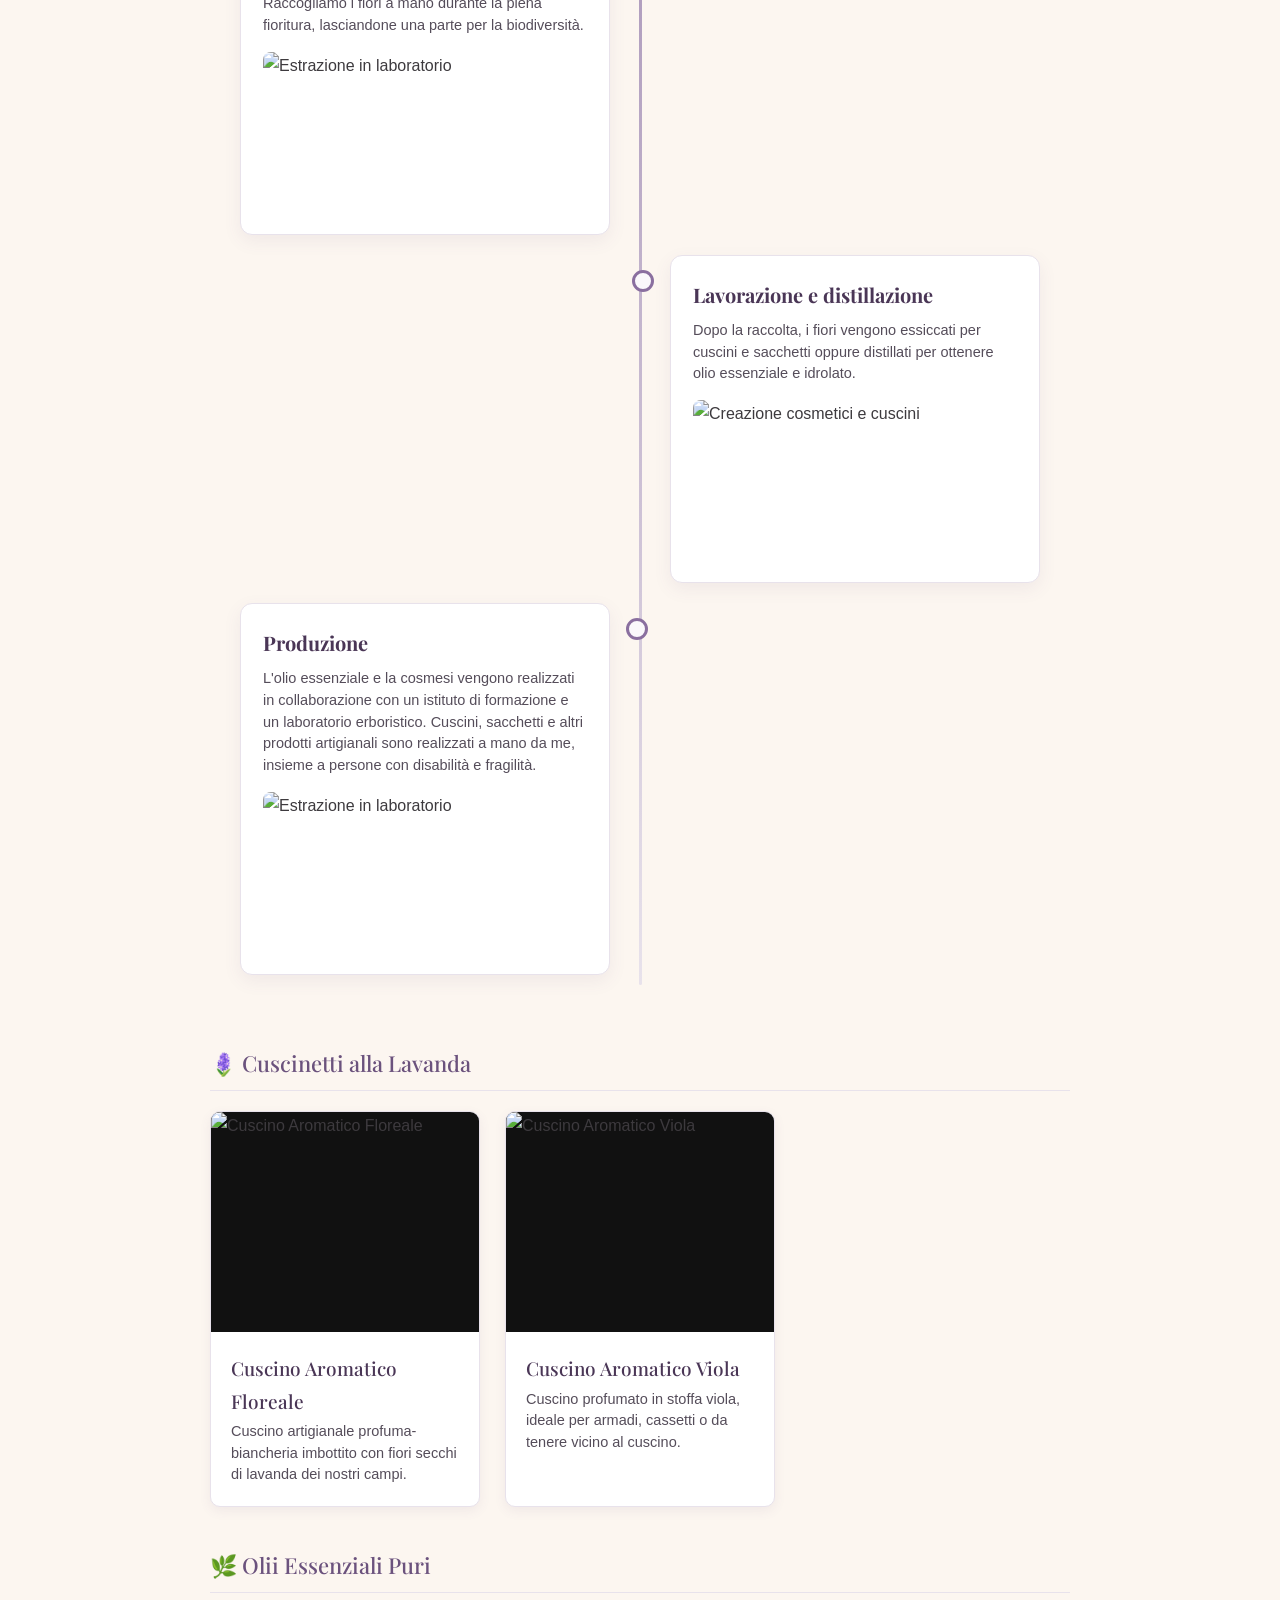
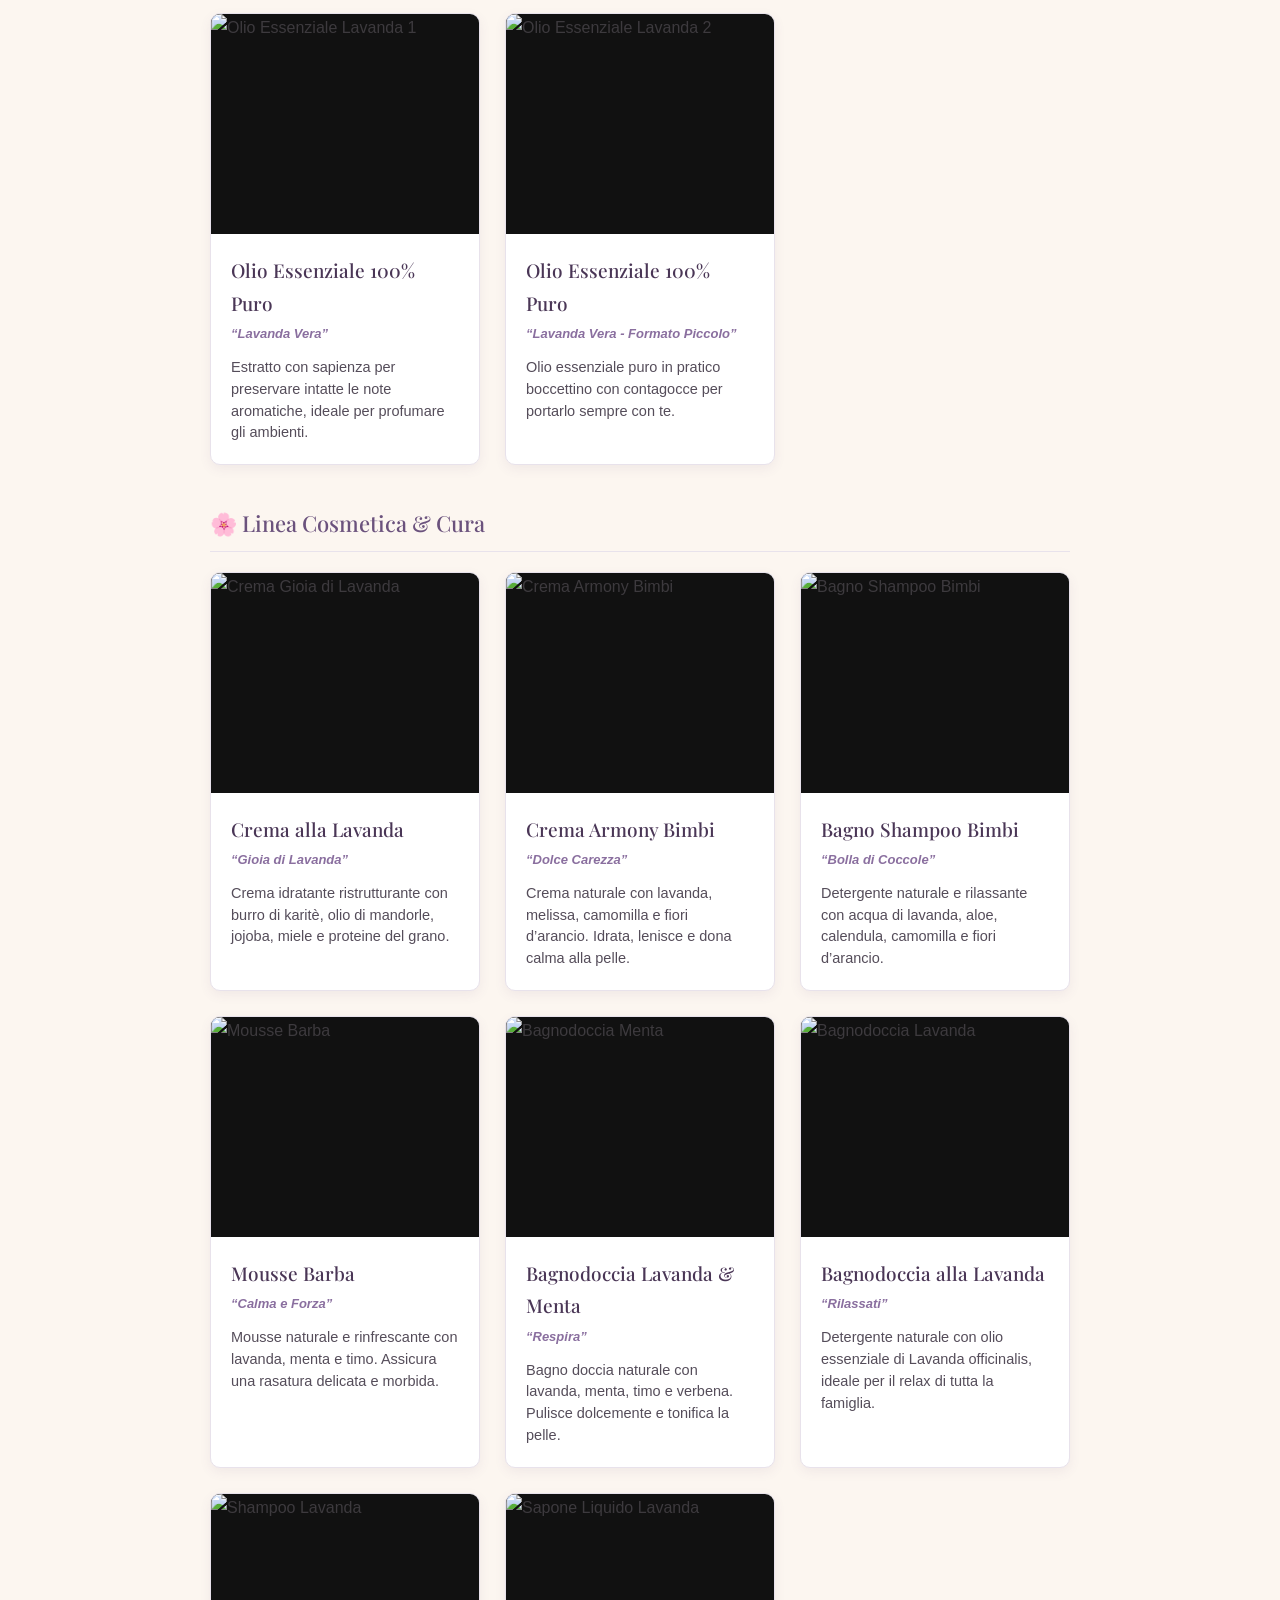
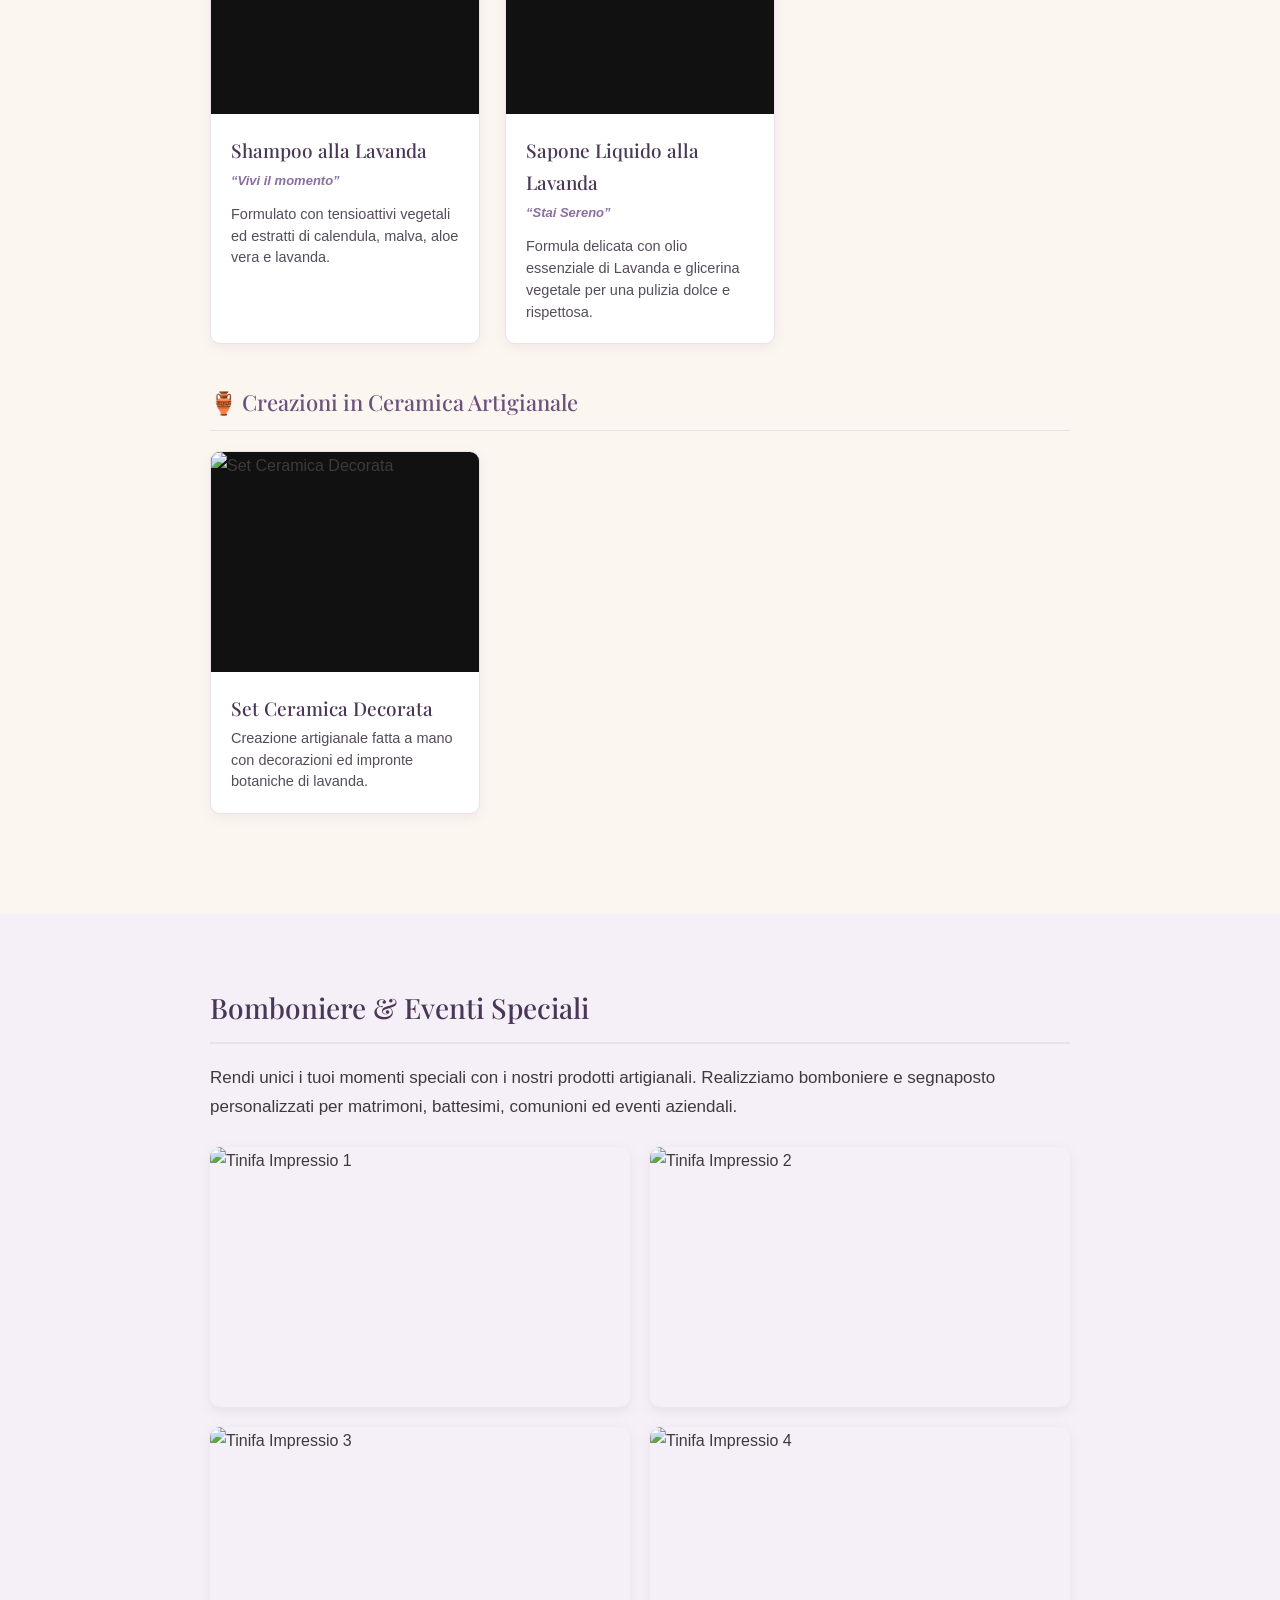
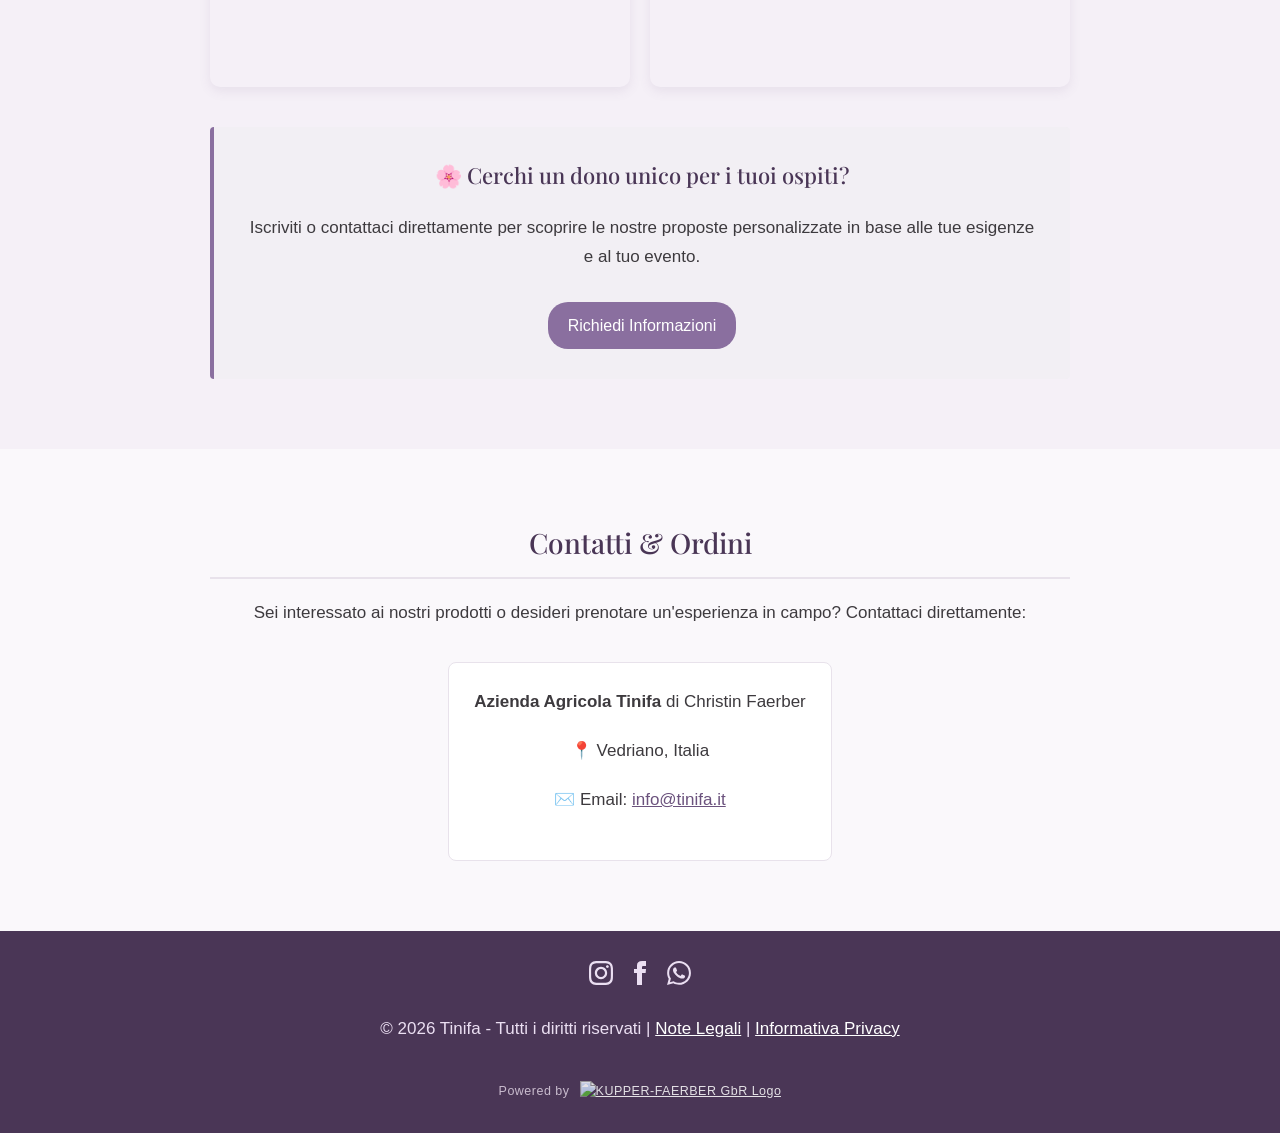
==== commit 2bfb8573: "Add files via upload" ====
--- a/index.html
+++ b/index.html
@@ -59,12 +59,12 @@
 </header>
 
     <section id="chi-siamo" class="hero-section">
-        <div class="hero-slideshow">
-            <div class="slide slide-1"></div>
-            <div class="slide slide-2"></div>
-            <div class="slide slide-3"></div>
-        </div>
-
+        <!-- Hintergrundvideo im Vollbild -->
+        <video autoplay loop muted playsinline id="hero-video" class="hero-bg-video">
+            <source src="videos/kids_run.mp4" type="video/mp4">
+        </video>
+
+        <!-- Dunklerer Schleier damit Text perfekt lesbar bleibt -->
         <div class="hero-overlay">
             <div class="hero-content">
                 <h1>Tinifa</h1>
@@ -134,7 +134,11 @@
                 <img src="images/luogo-3.jpg" alt="Tinifa Lettura nel campo">
             </div>
         </div>
-        <p class="slider-hint">👈 Scorri per vedere di più 👉</p>
+        <div class="gallery-dots">
+    <span class="dot active"></span>
+    <span class="dot"></span>
+    <span class="dot"></span>
+</div>
 
         <div class="highlight-box reveal-element">
             <h3>Un Luogo d’Incontro e Condivisione</h3>
@@ -148,11 +152,13 @@
         </div>
 
         <div class="video-polaroid reveal-element">
-            <video autoplay loop muted playsinline class="field-video" id="scroll-video">
-                <source src="videos/kids_run.mp4" type="video/mp4">
-                Ihr Browser unterstützt dieses Video nicht.
-            </video>
-        </div>
+    <div class="polaroid-slideshow">
+        <div class="slide slide-1"></div>
+        <div class="slide slide-2"></div>
+        <div class="slide slide-3"></div>
+    </div>
+    <p class="video-caption">Momenti nel mio campo</p>
+</div>
     </div>
 </section>
 
@@ -217,8 +223,8 @@
                     <div class="timeline-item left">
                         <div class="timeline-content">
 
-                            <h4>Trasformazione</h4>
-                            <p></p>
+                            <h4>Produzione</h4>
+                            <p>L'olio essenziale e la cosmesi vengono realizzati in collaborazione con un istituto di formazione e un laboratorio erboristico. Cuscini, sacchetti e altri prodotti artigianali sono realizzati a mano da me, insieme a persone con disabilità e fragilità.</p>
                             <div class="timeline-img-box">
                                 <img src="images/produtti.jpeg" alt="Estrazione in laboratorio">
                             </div>
--- a/style.css
+++ b/style.css
@@ -0,0 +1,1037 @@
+html {
+    scroll-behavior: smooth;
+    scroll-padding-top: 90px;
+}
+
+* {
+    margin: 0;
+    padding: 0;
+    box-sizing: border-box;
+}
+
+body {
+    font-family: 'Lato', Arial, sans-serif;
+    color: #3d3a3e;
+    background-color: #faf8fb;
+    line-height: 1.7;
+}
+
+.container {
+    max-width: 900px;
+    margin: 0 auto;
+    padding: 40px 20px;
+}
+
+/* ==========================================
+   NAVIGATION / HEADER
+   ========================================== */
+header {
+    background-color: rgba(255, 255, 255, 0.95);
+    position: sticky;
+    top: 0;
+    z-index: 100;
+    border-bottom: 1px solid #e8e2eb;
+}
+
+nav {
+    display: flex;
+    align-items: center;
+    justify-content: space-between;
+    max-width: 1200px;
+    margin: 0 auto;
+    padding: 15px 20px;
+    gap: 20px;
+}
+
+.logo-img {
+    height: 50px;
+    width: auto;
+    display: block;
+}
+
+nav ul.nav-links {
+    display: flex;
+    list-style: none;
+    margin-right: auto;
+    margin-left: 30px;
+    padding: 0;
+}
+
+nav ul.nav-links li {
+    margin-right: 20px;
+    margin-left: 0;
+}
+
+nav ul.nav-links li a {
+    text-decoration: none;
+    color: #554d5a;
+    font-weight: 500;
+    transition: color 0.3s;
+    white-space: nowrap;
+}
+
+nav ul.nav-links li a:hover {
+    color: #8a6f9f;
+}
+
+.nav-social {
+    display: flex;
+    align-items: center;
+    gap: 15px;
+    margin-left: auto;
+}
+
+.nav-social a {
+    color: #554d5a;
+    display: flex;
+    align-items: center;
+    justify-content: center;
+    transition: color 0.3s ease, transform 0.3s ease;
+}
+
+.nav-social a:hover {
+    color: #8a6f9f;
+    transform: translateY(-2px);
+}
+
+.nav-checkbox {
+    display: none;
+}
+
+.nav-icon {
+    display: none;
+    flex-direction: column;
+    justify-content: space-between;
+    width: 28px;
+    height: 20px;
+    cursor: pointer;
+}
+
+.nav-icon span {
+    display: block;
+    height: 2px;
+    width: 100%;
+    background-color: #4a3656;
+    border-radius: 2px;
+    transition: all 0.3s ease;
+}
+
+/* ==========================================
+   HERO VIDEO HINTERGRUND
+   ========================================== */
+/* ==========================================
+   3. HERO VIDEO BEREICH (VOLLSTÄNDIGES OVERLAY)
+   ========================================== */
+.hero-section {
+    position: relative;
+    width: 100%;
+    height: 100vh;
+    height: 100svh;
+    min-height: 480px;
+    overflow: hidden;
+    display: flex;
+    align-items: center;
+    justify-content: center;
+}
+
+/* 1. Hintergrund-Video füllt 100% aus */
+.hero-bg-video {
+    position: absolute;
+    top: 50%;
+    left: 50%;
+    transform: translate(-50%, -50%);
+    width: 100%;
+    height: 100%;
+    object-fit: cover;
+    object-position: center center;
+    z-index: 1;
+    pointer-events: none;
+}
+
+/* 2. Dunkler Schleier: Zieht sich garantiert über das GANZE Video */
+.hero-overlay {
+    position: absolute;
+    top: 0;
+    left: 0;
+    right: 0;
+    bottom: 0;
+    width: 100%;
+    height: 100%;
+    background: rgba(35, 20, 45, 0.45); /* Gleichmäßige, vollständige Abdunklung */
+    z-index: 2;
+    display: flex;
+    align-items: center;
+    justify-content: center;
+    padding: 0 20px;
+    box-sizing: border-box;
+}
+
+/* 3. Textinhalt im Vordergrund */
+.hero-content {
+    position: relative;
+    z-index: 3;
+    text-align: center;
+    color: #ffffff;
+    max-width: 700px;
+    margin: 0 auto;
+}
+
+.hero-content h1 {
+    font-size: clamp(36px, 7vw, 64px);
+    line-height: 1.15;
+    color: #ffffff;
+    letter-spacing: 2px;
+    margin-bottom: 12px;
+    text-shadow: 0 2px 14px rgba(0, 0, 0, 0.6);
+}
+
+.hero-subtitle {
+    font-size: clamp(16px, 3.5vw, 22px);
+    font-style: italic;
+    font-weight: 300;
+    letter-spacing: 1.5px;
+    color: #f6eef9;
+    text-shadow: 0 2px 8px rgba(0, 0, 0, 0.6);
+    margin-bottom: 30px;
+}
+
+.scroll-down-arrow {
+    display: inline-block;
+    color: #ffffff;
+    font-size: 26px;
+    text-decoration: none;
+    animation: bounce 2s infinite;
+}
+/* ==========================================
+   PHILOSOPHIE & WILLKOMMENS-KARTE
+   ========================================== */
+.philosophy-section {
+    position: relative;
+    z-index: 10;
+    padding-top: 0;
+    padding-bottom: 0px;	
+    background-color: #faf8fb;
+}
+
+.welcome-card {
+    background: #ffffff;
+    padding: 40px 50px;
+    border-radius: 12px;
+    box-shadow: 0 10px 30px rgba(0, 0, 0, 0.1);
+    margin-top: -80px;
+    border: 1px solid #e8e2eb;
+}
+
+.intro {
+    font-size: 19px;
+    font-style: italic;
+    color: #4a3656;
+}
+
+section {
+    padding: 30px 0;
+}
+
+h1, h2, h3 {
+    font-family: 'Playfair Display', Georgia, serif;
+    color: #4a3656;
+    margin-bottom: 20px;
+    font-weight: 500;
+}
+
+h2 { 
+    font-size: 28px; 
+    border-bottom: 2px solid #e8e2eb; 
+    padding-bottom: 10px; 
+}
+
+h3 { 
+    font-size: 22px; 
+}
+
+p {
+    margin-bottom: 20px;
+    font-size: 17px;
+}
+
+.category-title {
+    font-size: 22px;
+    color: #6b527d;
+    margin-top: 40px;
+    margin-bottom: 20px;
+    border-bottom: 1px solid #e8e2eb;
+    padding-bottom: 8px;
+}
+
+/* ==========================================
+   PRODUKT-GRID
+   ========================================== */
+.product-grid {
+    display: grid;
+    grid-template-columns: repeat(auto-fill, minmax(260px, 1fr));
+    gap: 25px;
+    margin-bottom: 30px;
+}
+
+.product-card {
+    background: #ffffff;
+    border-radius: 10px;
+    border: 1px solid #e8e2eb;
+    box-shadow: 0 4px 12px rgba(107, 82, 125, 0.08);
+    overflow: hidden;
+    transition: transform 0.3s ease, box-shadow 0.3s ease;
+    display: flex;
+    flex-direction: column;
+}
+
+.product-card:hover {
+    transform: translateY(-5px);
+    box-shadow: 0 8px 20px rgba(107, 82, 125, 0.15);
+}
+
+.product-img {
+    width: 100%;
+    height: 220px;
+    object-fit: cover;
+    background-color: #111;
+    display: block;
+}
+
+.product-info {
+    padding: 20px;
+    display: flex;
+    flex-direction: column;
+    flex-grow: 1;
+}
+
+.product-info h3 {
+    font-size: 19px;
+    color: #4a3656;
+    margin-bottom: 4px;
+}
+
+.product-slogan {
+    font-size: 13px;
+    font-style: italic;
+    color: #8a6f9f;
+    font-weight: 600;
+    margin-bottom: 12px;
+    display: block;
+}
+
+.product-info p {
+    font-size: 14.5px;
+    color: #554d5a;
+    line-height: 1.5;
+    margin-bottom: 0;
+}
+
+.highlight-box {
+    background-color: #f2eff4;
+    padding: 30px;
+    border-left: 4px solid #8a6f9f;
+    border-radius: 4px;
+    margin-top: 40px;
+}
+
+.image-gallery {
+    display: flex;
+    gap: 20px;
+    margin-top: 25px;
+    margin-bottom: 15px;
+}
+
+.gallery-item {
+    flex: 1;
+}
+
+.gallery-item img {
+    width: 100%;
+    height: 280px;
+    object-fit: cover;
+    border-radius: 8px;
+    box-shadow: 0 4px 10px rgba(0, 0, 0, 0.08);
+    display: block;
+}
+
+.slider-hint {
+    display: none; 
+}
+
+.final-invite {
+    font-weight: 500;
+    color: #6b527d;
+    font-style: italic;
+    text-align: center;
+    margin-top: 30px;
+}
+
+hr {
+    border: 0;
+    height: 1px;
+    background: #e8e2eb;
+    margin: 30px 0;
+}
+
+.contact-details {
+    background: #ffffff;
+    padding: 25px;
+    border-radius: 8px;
+    border: 1px solid #e8e2eb;
+    display: inline-block;
+    margin-top: 15px;
+}
+
+/* ==========================================
+   FOOTER
+   ========================================== */
+footer {
+    background-color: #4a3656;
+    color: #ebdff2;
+    padding: 30px 20px;
+    font-size: 14px;
+}
+
+.footer-container {
+    max-width: 1100px;
+    margin: 0 auto;
+    display: flex;
+    flex-direction: column;
+    align-items: center;
+    justify-content: center;
+    gap: 12px;
+    text-align: center;
+}
+
+footer a {
+    color: #ffffff;
+    text-decoration: underline;
+    transition: opacity 0.3s ease;
+}
+
+footer a:hover {
+    opacity: 0.8;
+}
+
+.powered-by {
+    display: flex;
+    align-items: center;
+    justify-content: center;
+    gap: 10px;
+    margin-top: 5px;
+    font-size: 12.5px;
+    color: #c9bcce;
+    letter-spacing: 0.5px;
+}
+
+.agency-logo {
+    height: 22px;
+    width: auto;
+    display: block;
+    transition: transform 0.3s ease, opacity 0.3s ease;
+    opacity: 0.85;
+}
+
+.agency-logo:hover {
+    opacity: 1;
+    transform: translateY(-1px);
+}
+
+.social-links {
+    display: flex;
+    gap: 15px;
+    margin-bottom: 10px;
+}
+
+.social-links a {
+    color: #ebdff2;
+    transition: transform 0.3s ease, color 0.3s ease;
+    display: inline-block;
+}
+
+.social-links a:hover {
+    color: #ffffff;
+    transform: translateY(-3px);
+}
+
+/* ==========================================
+   READ MORE TOGGLE (Chi Siamo mobil)
+   ========================================== */
+.read-more-toggle {
+    display: none;
+}
+
+.more-content {
+    display: none;
+    padding-top: 15px;
+    animation: fadeInText 0.4s ease-in-out;
+}
+
+.read-more-toggle:checked ~ .more-content {
+    display: block;
+}
+
+.read-more-btn {
+    display: inline-block;
+    padding: 10px 22px;
+    background-color: #faf8fb;
+    color: #6b527d;
+    border: 1px solid #e8e2eb;
+    border-radius: 25px;
+    font-size: 14px;
+    font-weight: 600;
+    cursor: pointer;
+    text-align: center;
+    transition: all 0.3s ease;
+    margin-top: 15px;
+}
+
+.read-more-btn:hover {
+    background-color: #8a6f9f;
+    color: #ffffff;
+    border-color: #8a6f9f;
+    box-shadow: 0 4px 12px rgba(138, 111, 159, 0.2);
+}
+
+.read-more-toggle:not(:checked) ~ .read-more-btn .btn-text-less {
+    display: none;
+}
+
+.read-more-toggle:checked ~ .read-more-btn .btn-text-more {
+    display: none;
+}
+
+@keyframes fadeInText {
+    from {
+        opacity: 0;
+        transform: translateY(-8px);
+    }
+    to {
+        opacity: 1;
+        transform: translateY(0);
+    }
+}
+
+@media (min-width: 769px) {
+    .read-more-btn {
+        display: none !important;
+    }
+    
+    .more-content {
+        display: block !important;
+    }
+}
+
+/* ==========================================
+   INKLUSION MOSAIK
+   ========================================== */
+.inclusion-mosaic {
+    display: grid !important;
+    grid-template-columns: 1fr 1fr !important;
+    gap: 15px !important;
+    margin-top: 25px !important;
+}
+
+.mosaic-card {
+    position: relative !important;
+    border-radius: 12px !important;
+    overflow: hidden !important; 
+    background-color: #f2eff4 !important;
+    width: 100% !important;
+    height: 220px !important;    
+    box-shadow: 0 4px 15px rgba(107, 82, 125, 0.12) !important;
+}
+
+.mosaic-card img {
+    width: 100% !important;
+    height: 100% !important;
+    min-width: 100% !important;
+    min-height: 100% !important;
+    object-fit: cover !important; 
+    object-position: center !important;
+    display: block !important;
+}
+
+.mosaic-card.card-2 {
+    margin-top: 20px !important;
+}
+
+/* ==========================================
+   POLAROID-SLIDESHOW (Unten in Agricoltura Sociale)
+   ========================================== */
+/* ==========================================
+   POLAROID-SLIDESHOW (RESPONSIV & VOLLSTÄNDIGER WECHSEL)
+   ========================================== */
+.video-polaroid {
+    background: #ffffff;
+    padding: 14px 14px 22px 14px;
+    border-radius: 12px;
+    box-shadow: 0 8px 25px rgba(0, 0, 0, 0.08);
+    transform: rotate(-1.5deg);
+    transition: transform 0.4s ease;
+    margin: 40px auto 20px;
+    max-width: 720px;
+    width: 100%;
+}
+
+.video-polaroid:hover {
+    transform: rotate(0deg) scale(1.01);
+}
+
+/* Responsives Seitenverhältnis für Handys & Desktop */
+.polaroid-slideshow {
+    position: relative;
+    width: 100%;
+    aspect-ratio: 16 / 9; /* Garantiert perfekte Proportionen auf allen Geräten */
+    min-height: 220px;
+    max-height: 420px;
+    border-radius: 8px;
+    overflow: hidden;
+    background-color: #2b1f33;
+}
+
+/* Grundregeln für alle Slides */
+.polaroid-slideshow .slide {
+    position: absolute;
+    top: 0;
+    left: 0;
+    width: 100%;
+    height: 100%;
+    background-size: cover;
+    background-position: center;
+    background-repeat: no-repeat;
+    opacity: 0;
+    animation: fadeSlideshow 12s infinite ease-in-out;
+}
+
+/* Bild 1 */
+.polaroid-slideshow .slide-1 {
+    background-image: url('images/hero.jpg');
+    animation-delay: 0s;
+}
+
+/* Bild 2 */
+.polaroid-slideshow .slide-2 {
+    background-image: url('images/hero2.jpg');
+    animation-delay: 4s;
+}
+
+/* Bild 3 */
+.polaroid-slideshow .slide-3 {
+    background-image: url('images/hero3.jpg');
+    animation-delay: 8s;
+}
+
+/* Saubere Überblendung für 3 Bilder im 12-Sekunden-Zyklus */
+@keyframes fadeSlideshow {
+    0% {
+        opacity: 0;
+    }
+    10% {
+        opacity: 1; /* Eingeblendet */
+    }
+    33% {
+        opacity: 1; /* Sichtbar */
+    }
+    43% {
+        opacity: 0; /* Ausblenden */
+    }
+    100% {
+        opacity: 0;
+    }
+}
+
+.video-caption {
+    text-align: center;
+    font-family: 'Playfair Display', Georgia, serif;
+    font-style: italic;
+    color: #6b527d;
+    margin-top: 14px;
+    font-size: 16px;
+}
+
+/* ==========================================
+   REVEAL-ANIMATION (SCROLL-EFFEKT)
+   ========================================== */
+.reveal-element {
+    opacity: 0;
+    transform: translateY(40px);
+    transition: opacity 0.8s ease, transform 0.8s ease;
+}
+
+.reveal-element.active {
+    opacity: 1;
+    transform: translateY(0);
+}
+
+/* ==========================================
+   2x2 GRID GALERIE (Bomboniere)
+   ========================================== */
+.grid-gallery-2x2 {
+    display: grid;
+    grid-template-columns: repeat(2, 1fr);
+    gap: 20px;
+    margin-top: 25px;
+    margin-bottom: 25px;
+}
+
+.grid-gallery-item {
+    width: 100%;
+    overflow: hidden;
+    border-radius: 10px;
+    box-shadow: 0 4px 12px rgba(107, 82, 125, 0.1);
+}
+
+.grid-gallery-item img {
+    width: 100%;
+    height: 260px;
+    object-fit: cover;
+    display: block;
+    transition: transform 0.4s ease;
+}
+
+.grid-gallery-item:hover img {
+    transform: scale(1.03);
+}
+
+/* ==========================================
+   HARVEST TIMELINE (Ernteprozess)
+   ========================================== */
+.harvest-timeline {
+    position: relative;
+    padding: 20px 0;
+    margin: 40px 0;
+}
+
+.timeline-container {
+    position: relative;
+    max-width: 900px;
+    margin: 0 auto;
+}
+
+.timeline-container::after {
+    content: '';
+    position: absolute;
+    width: 3px;
+    background: linear-gradient(180deg, #8a6f9f 0%, #e8e2eb 100%);
+    top: 0;
+    bottom: 0;
+    left: 50%;
+    margin-left: -1.5px;
+    border-radius: 2px;
+}
+
+.timeline-item {
+    padding: 10px 30px;
+    position: relative;
+    background-color: inherit;
+    width: 50%;
+}
+
+.timeline-item.left {
+    left: 0;
+}
+
+.timeline-item.right {
+    left: 50%;
+}
+
+.timeline-item::after {
+    content: '';
+    position: absolute;
+    width: 16px;
+    height: 16px;
+    right: -8px;
+    background-color: #faf8fb;
+    border: 3px solid #8a6f9f;
+    top: 25px;
+    border-radius: 50%;
+    z-index: 1;
+}
+
+.timeline-item.right::after {
+    left: -8px;
+}
+
+.timeline-content {
+    padding: 22px;
+    background-color: #ffffff;
+    position: relative;
+    border-radius: 12px;
+    border: 1px solid #e8e2eb;
+    box-shadow: 0 6px 18px rgba(107, 82, 125, 0.08);
+}
+
+.timeline-content h4 {
+    font-family: 'Playfair Display', Georgia, serif;
+    color: #4a3656;
+    font-size: 20px;
+    margin-bottom: 8px;
+}
+
+.timeline-content p {
+    font-size: 14.5px;
+    color: #554d5a;
+    line-height: 1.5;
+    margin-bottom: 15px;
+}
+
+.timeline-img-box {
+    width: 100%;
+    height: 160px;
+    border-radius: 8px;
+    overflow: hidden;
+}
+
+.timeline-img-box img {
+    width: 100%;
+    height: 100%;
+    object-fit: cover;
+    display: block;
+}
+
+/* ==========================================
+   RESPONSIVE DESIGN (MEDIA QUERIES)
+   ========================================== */
+@media (max-width: 900px) {
+    html {
+        scroll-padding-top: 130px;
+    }
+
+    nav {
+        flex-wrap: wrap;
+        justify-content: space-between;
+        align-items: center;
+    }
+
+    .logo {
+        order: 1;
+    }
+
+    .nav-social {
+        order: 2;
+        margin: 0 auto;
+        gap: 18px;
+    }
+
+    .nav-icon {
+        display: flex;
+        order: 3;
+    }
+
+    nav ul.nav-links {
+        display: none;
+        order: 4;
+        flex-direction: column;
+        width: 100%;
+        max-height: 0;
+        overflow: hidden;
+        align-items: center;
+        transition: max-height 0.4s ease-in-out;
+        padding: 0;
+        margin: 0;
+    }
+
+    nav ul.nav-links li {
+        margin: 12px 0;
+    }
+
+    nav ul.nav-links li a {
+        font-size: 1.1rem;
+        letter-spacing: 1px;
+    }
+
+    .nav-checkbox:checked ~ ul.nav-links {
+        display: flex;
+        max-height: 350px;
+        border-top: 1px solid #e8e2eb;
+        margin-top: 15px;
+        padding-top: 15px;
+    }
+
+    .hero-content h1 {
+        font-size: 44px;
+    }
+
+    .hero-subtitle {
+        font-size: 18px;
+    }
+
+    .welcome-card {
+        padding: 25px 20px;
+        margin-top: -50px;
+    }
+
+    h1 { font-size: 26px; }
+    h2 { font-size: 24px; }
+
+    .image-gallery {
+        overflow-x: auto;
+        scroll-snap-type: x mandatory;
+        -webkit-overflow-scrolling: touch;
+        gap: 0;
+        padding-bottom: 8px;
+    }
+
+    .gallery-item {
+        flex: 0 0 100%;
+        scroll-snap-align: center;
+        padding: 0 10px;
+    }
+
+    .gallery-item img {
+        height: 240px;
+    }
+
+    .slider-hint {
+        display: block;
+        text-align: center;
+        font-size: 13px;
+        color: #8a6f9f;
+        margin-top: 5px;
+        margin-bottom: 25px;
+        font-style: italic;
+    }
+
+    .image-gallery::-webkit-scrollbar {
+        height: 4px;
+    }
+
+    .image-gallery::-webkit-scrollbar-track {
+        background: #ebdff2;
+        border-radius: 10px;
+    }
+
+    .image-gallery::-webkit-scrollbar-thumb {
+        background: #8a6f9f;
+        border-radius: 10px;
+    }
+}
+
+@media (max-width: 768px) {
+    .timeline-container::after {
+        left: 20px;
+    }
+
+    .timeline-item {
+        width: 100%;
+        padding-left: 50px;
+        padding-right: 10px;
+        margin-bottom: 25px;
+    }
+
+    .timeline-item.left,
+    .timeline-item.right {
+        left: 0;
+    }
+
+    .timeline-item.left::after,
+    .timeline-item.right::after {
+        left: 12px;
+        top: 22px;
+    }
+
+    .polaroid-slideshow {
+        height: 260px;
+    }
+}
+
+@media (max-width: 600px) {
+    .powered-by {
+        flex-direction: row;
+        font-size: 12px;
+    }
+    
+    .agency-logo {
+        height: 18px;
+    }
+
+    .product-grid {
+        display: flex !important;
+        overflow-x: auto !important;
+        scroll-snap-type: x mandatory !important;
+        -webkit-overflow-scrolling: touch;
+        gap: 15px !important;
+        padding-bottom: 15px !important;
+        margin-bottom: 25px !important;
+    }
+
+    .product-card {
+        flex: 0 0 82% !important;
+        scroll-snap-align: start !important;
+    }
+
+    .product-grid::-webkit-scrollbar {
+        height: 4px;
+    }
+
+    .product-grid::-webkit-scrollbar-track {
+        background: #ebdff2;
+        border-radius: 10px;
+    }
+
+    .product-grid::-webkit-scrollbar-thumb {
+        background: #8a6f9f;
+        border-radius: 10px;
+    }
+
+    .grid-gallery-2x2 {
+        display: flex !important;
+        overflow-x: auto !important;
+        scroll-snap-type: x mandatory !important;
+        -webkit-overflow-scrolling: touch;
+        gap: 15px !important;
+        padding-bottom: 12px !important;
+        margin-bottom: 25px !important;
+    }
+
+    .grid-gallery-item {
+        flex: 0 0 82% !important;
+        scroll-snap-align: start !important;
+    }
+
+    .grid-gallery-item img {
+        height: 220px;
+    }
+
+    .grid-gallery-2x2::-webkit-scrollbar {
+        height: 4px;
+    }
+
+    .grid-gallery-2x2::-webkit-scrollbar-track {
+        background: #ebdff2;
+        border-radius: 10px;
+    }
+
+    .grid-gallery-2x2::-webkit-scrollbar-thumb {
+        background: #8a6f9f;
+        border-radius: 10px;
+    }
+.gallery-dots {
+    display: none;
+}
+
+@media (max-width: 600px) {
+    .gallery-dots {
+        display: flex;
+        justify-content: center;
+        align-items: center;
+        gap: 8px;
+        margin: 10px 0 20px 0;
+    }
+
+    .dot {
+        width: 7px;
+        height: 7px;
+        border-radius: 50%;
+        background-color: #d8cde0;
+        transition: all 0.3s ease;
+    }
+
+    .dot.active {
+        width: 20px;
+        border-radius: 10px;
+        background-color: #8a6f9f;
+    }
+}
+}
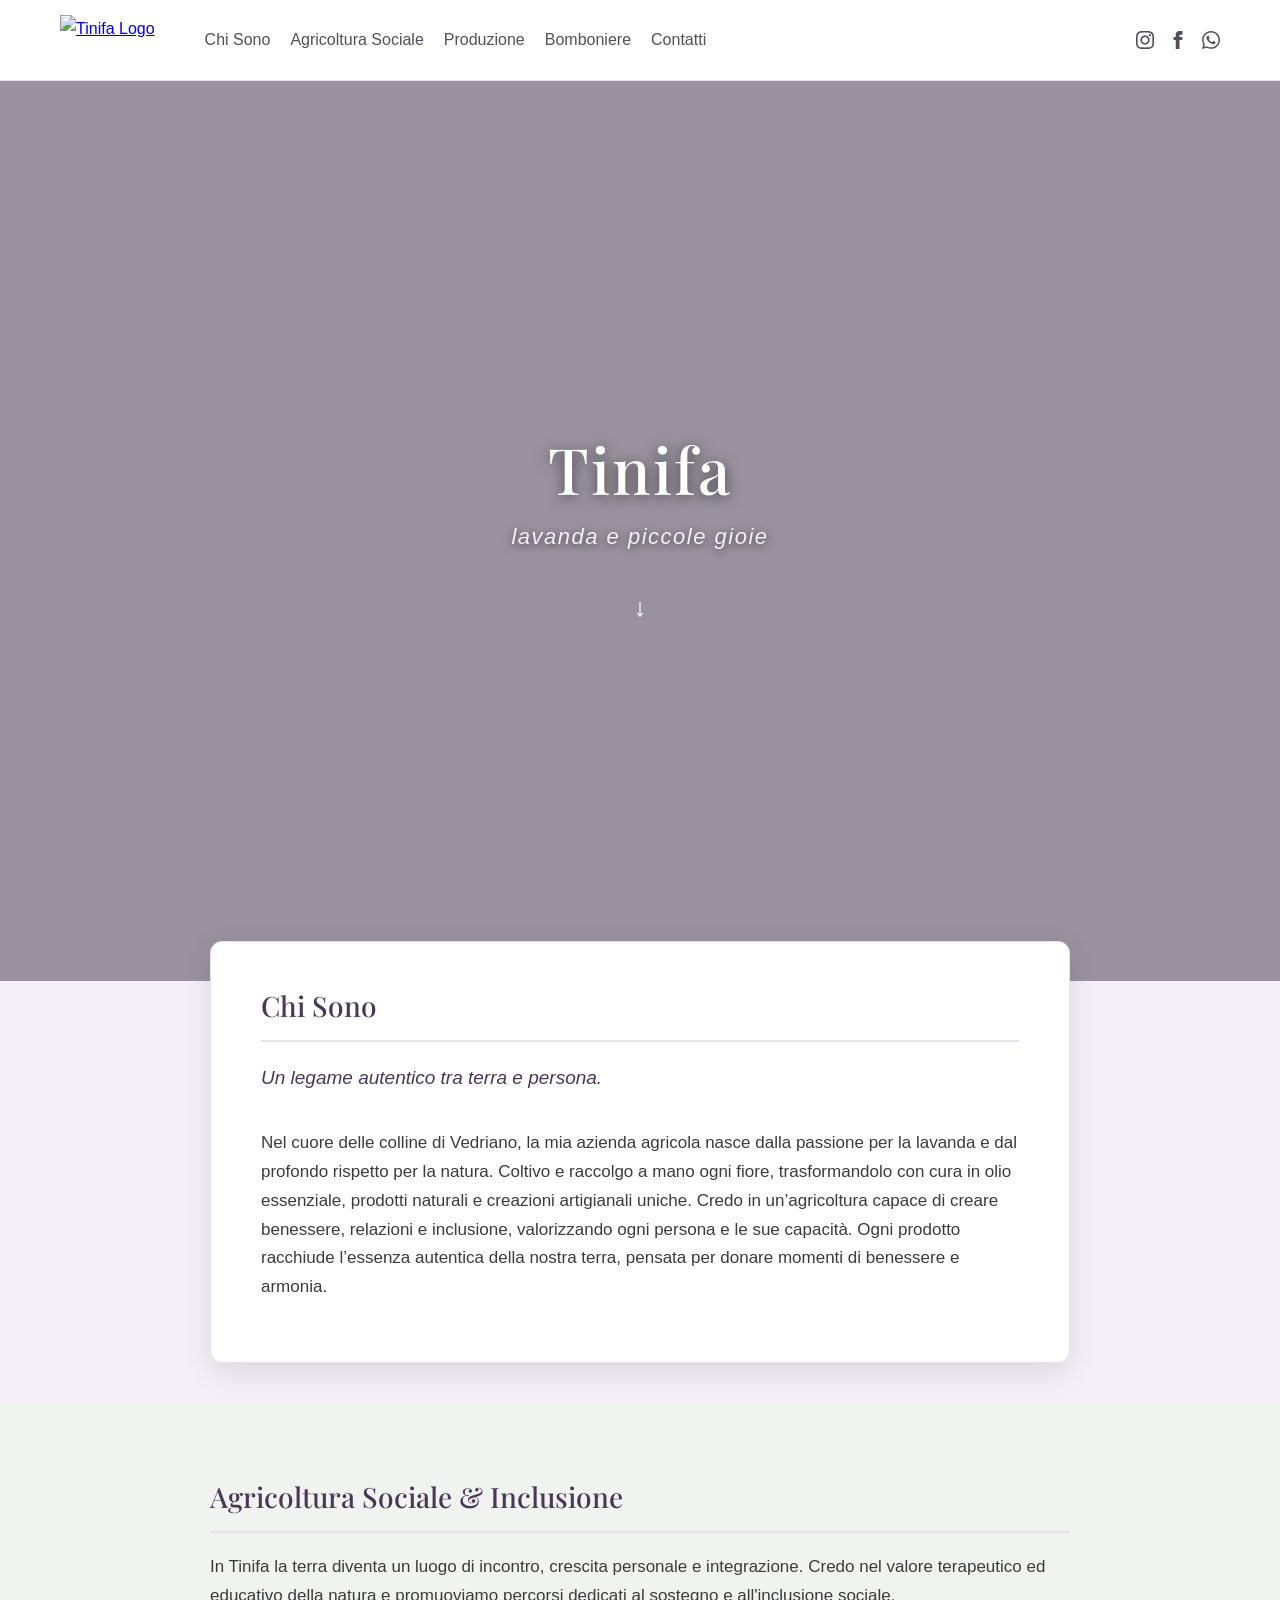
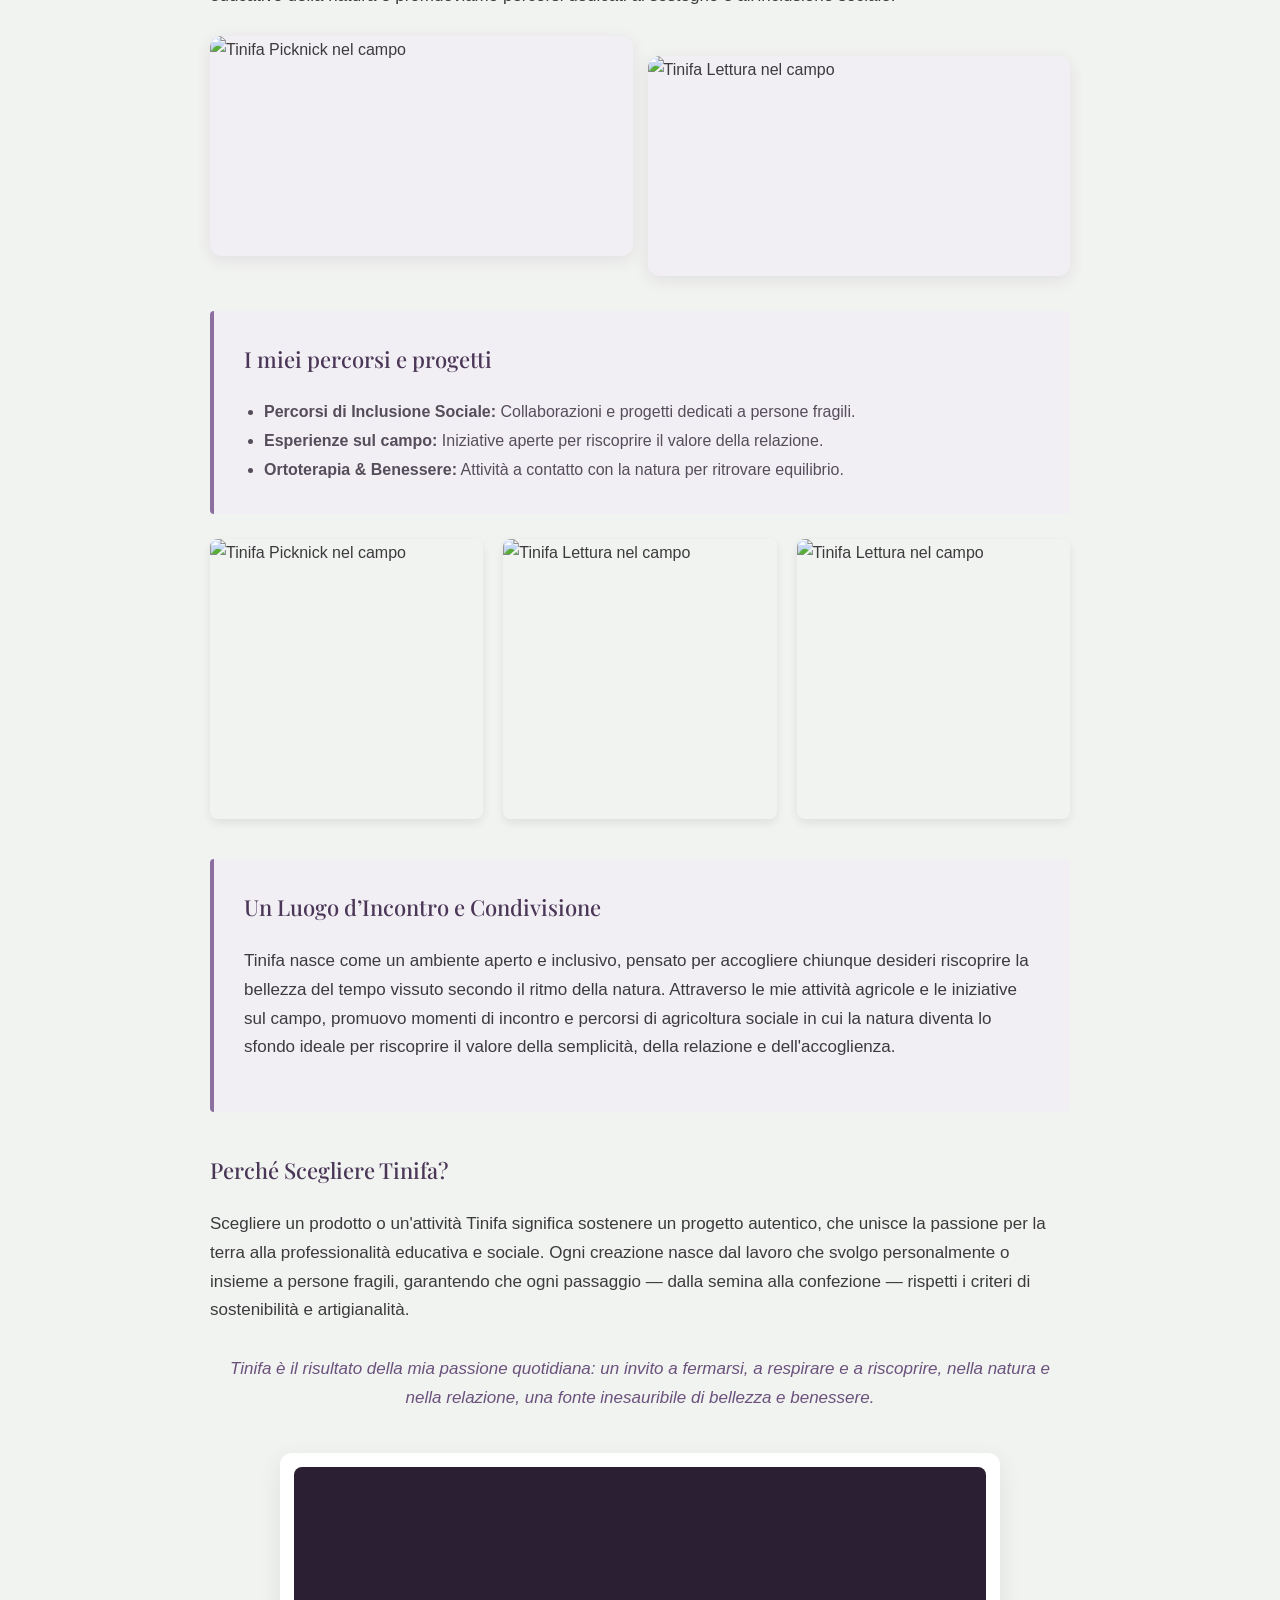
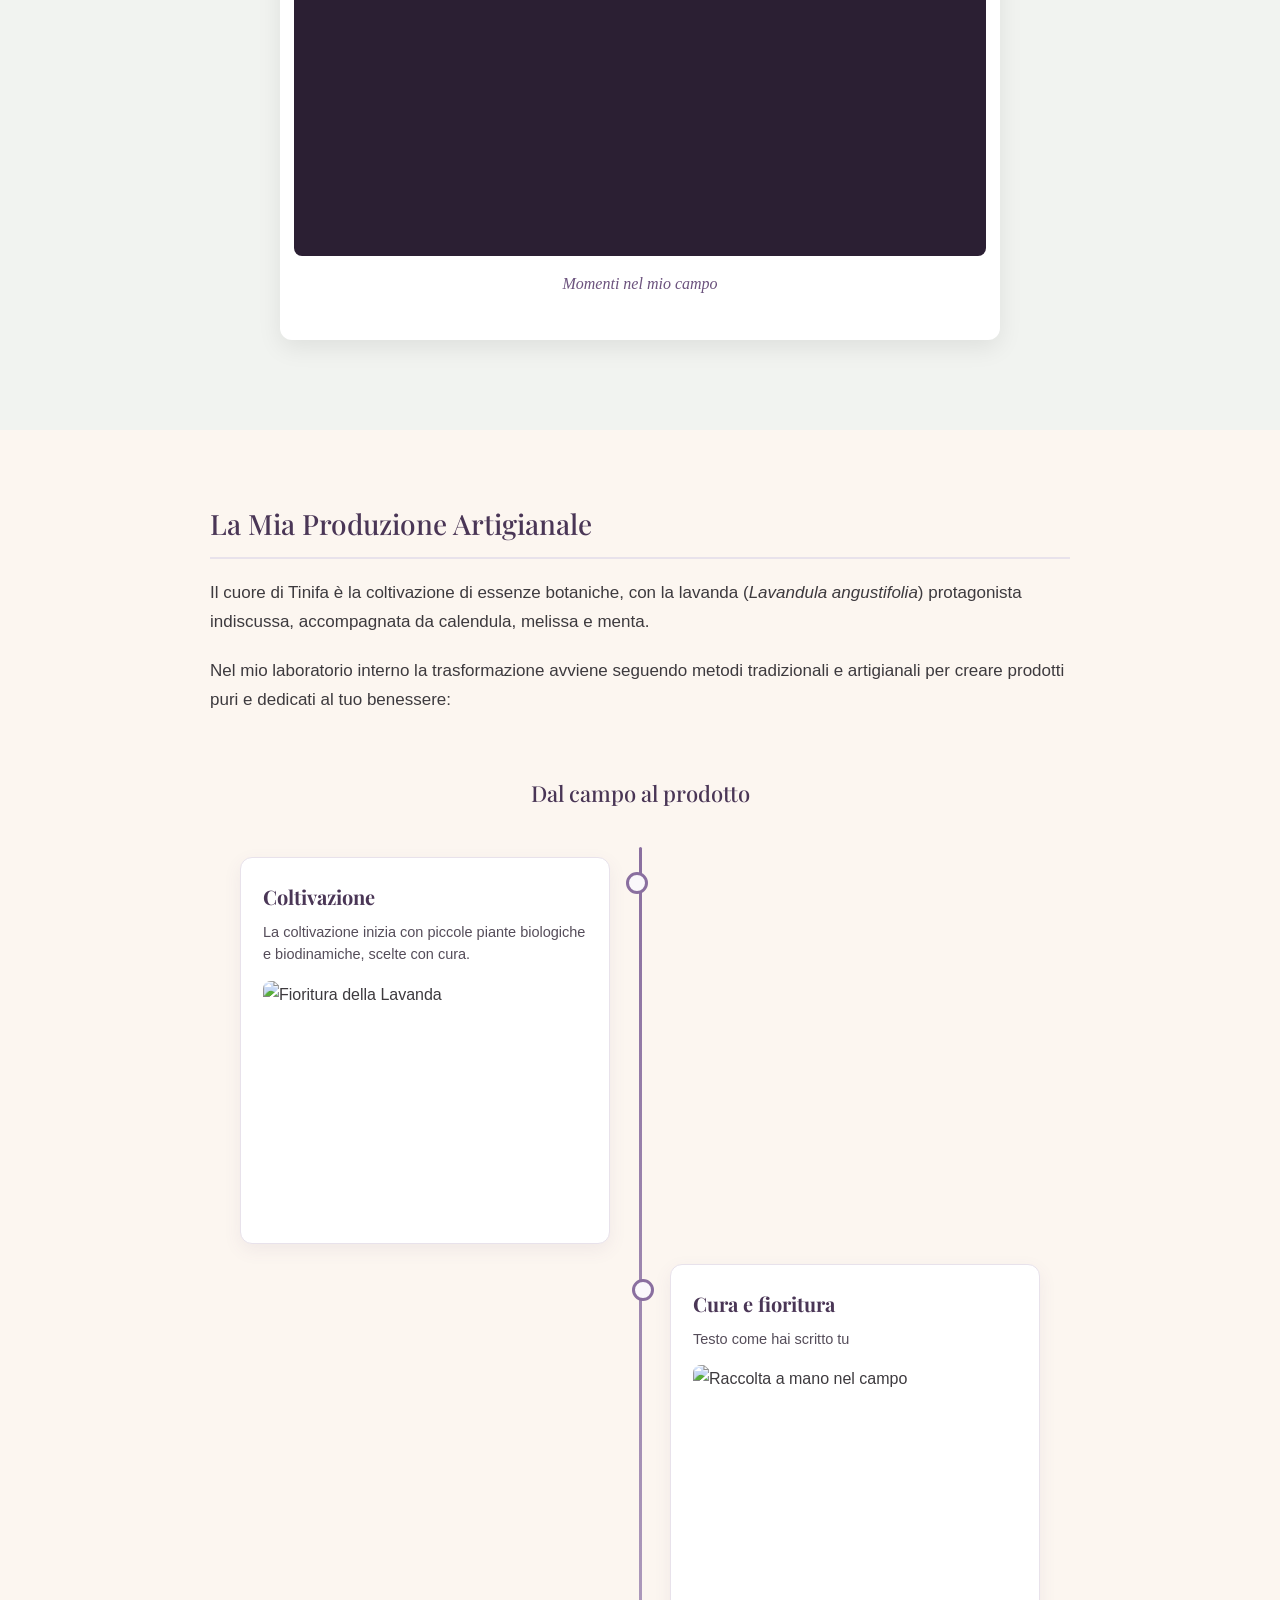
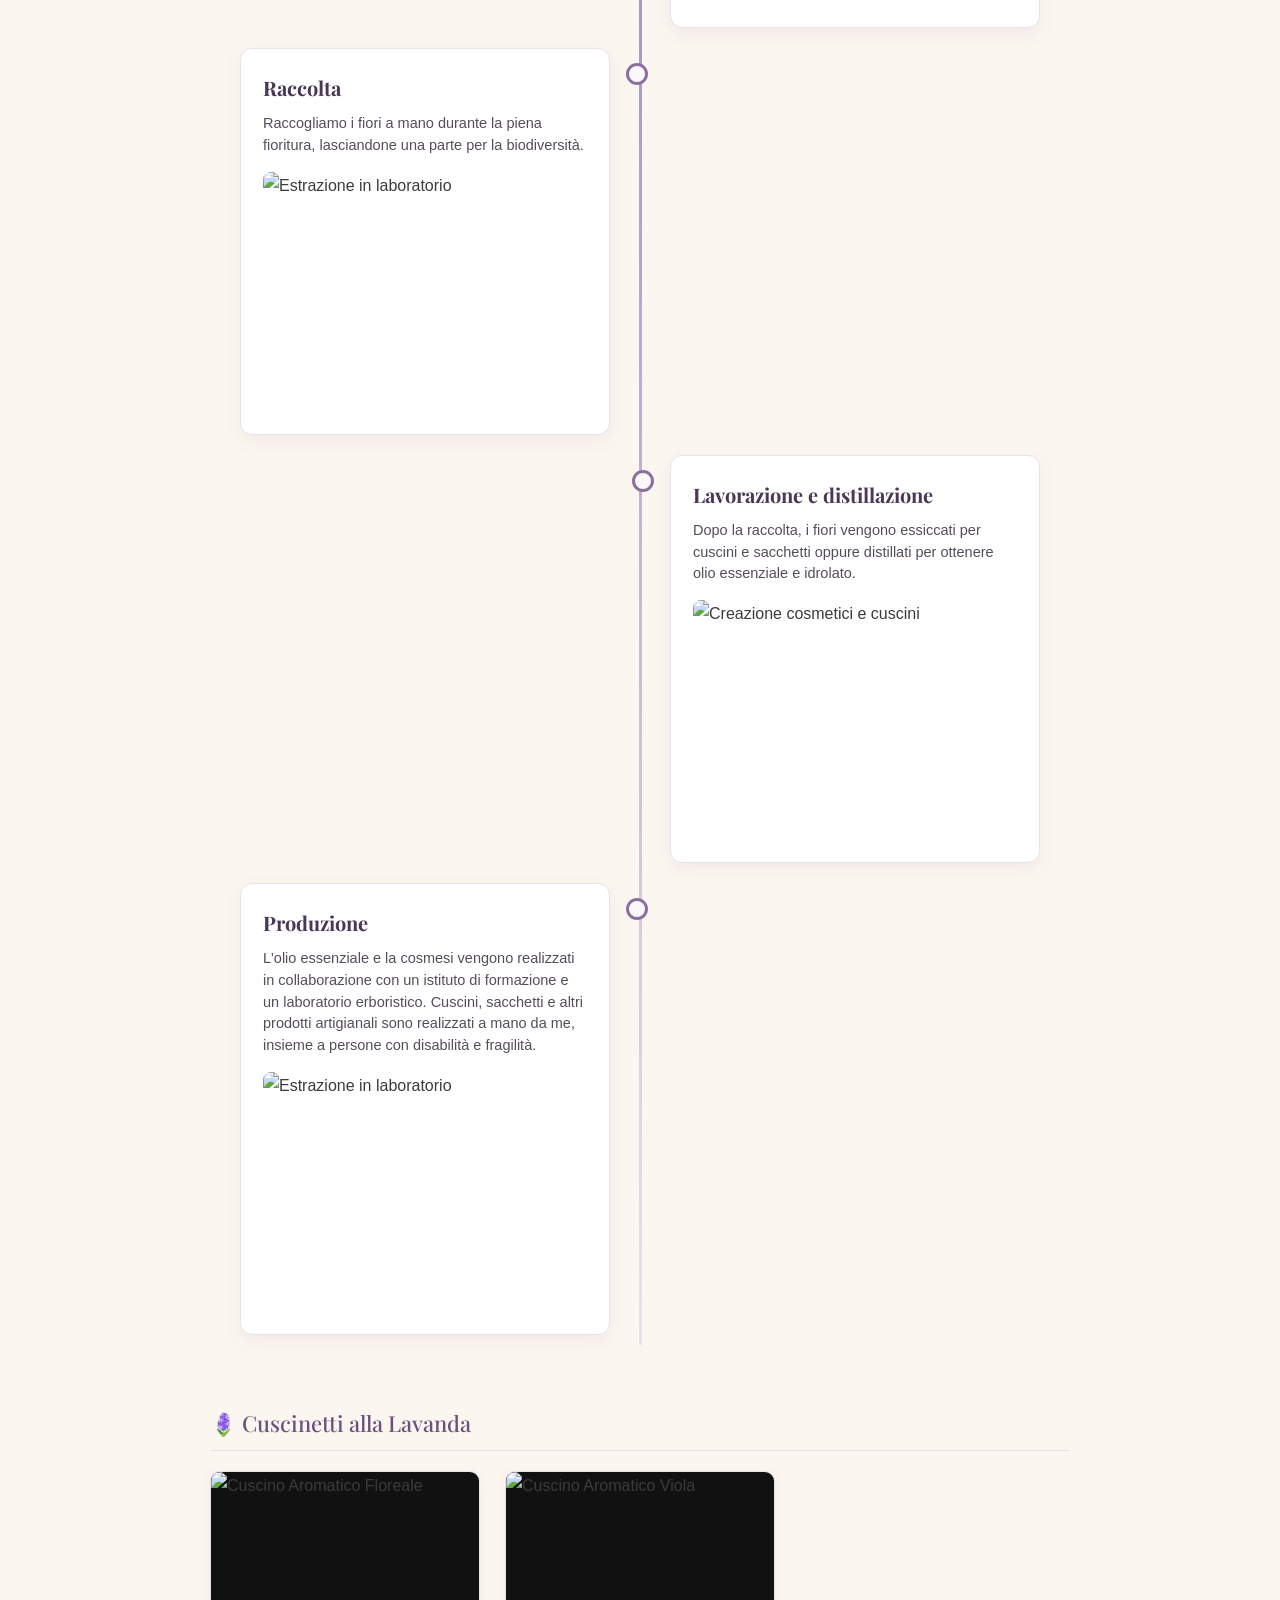
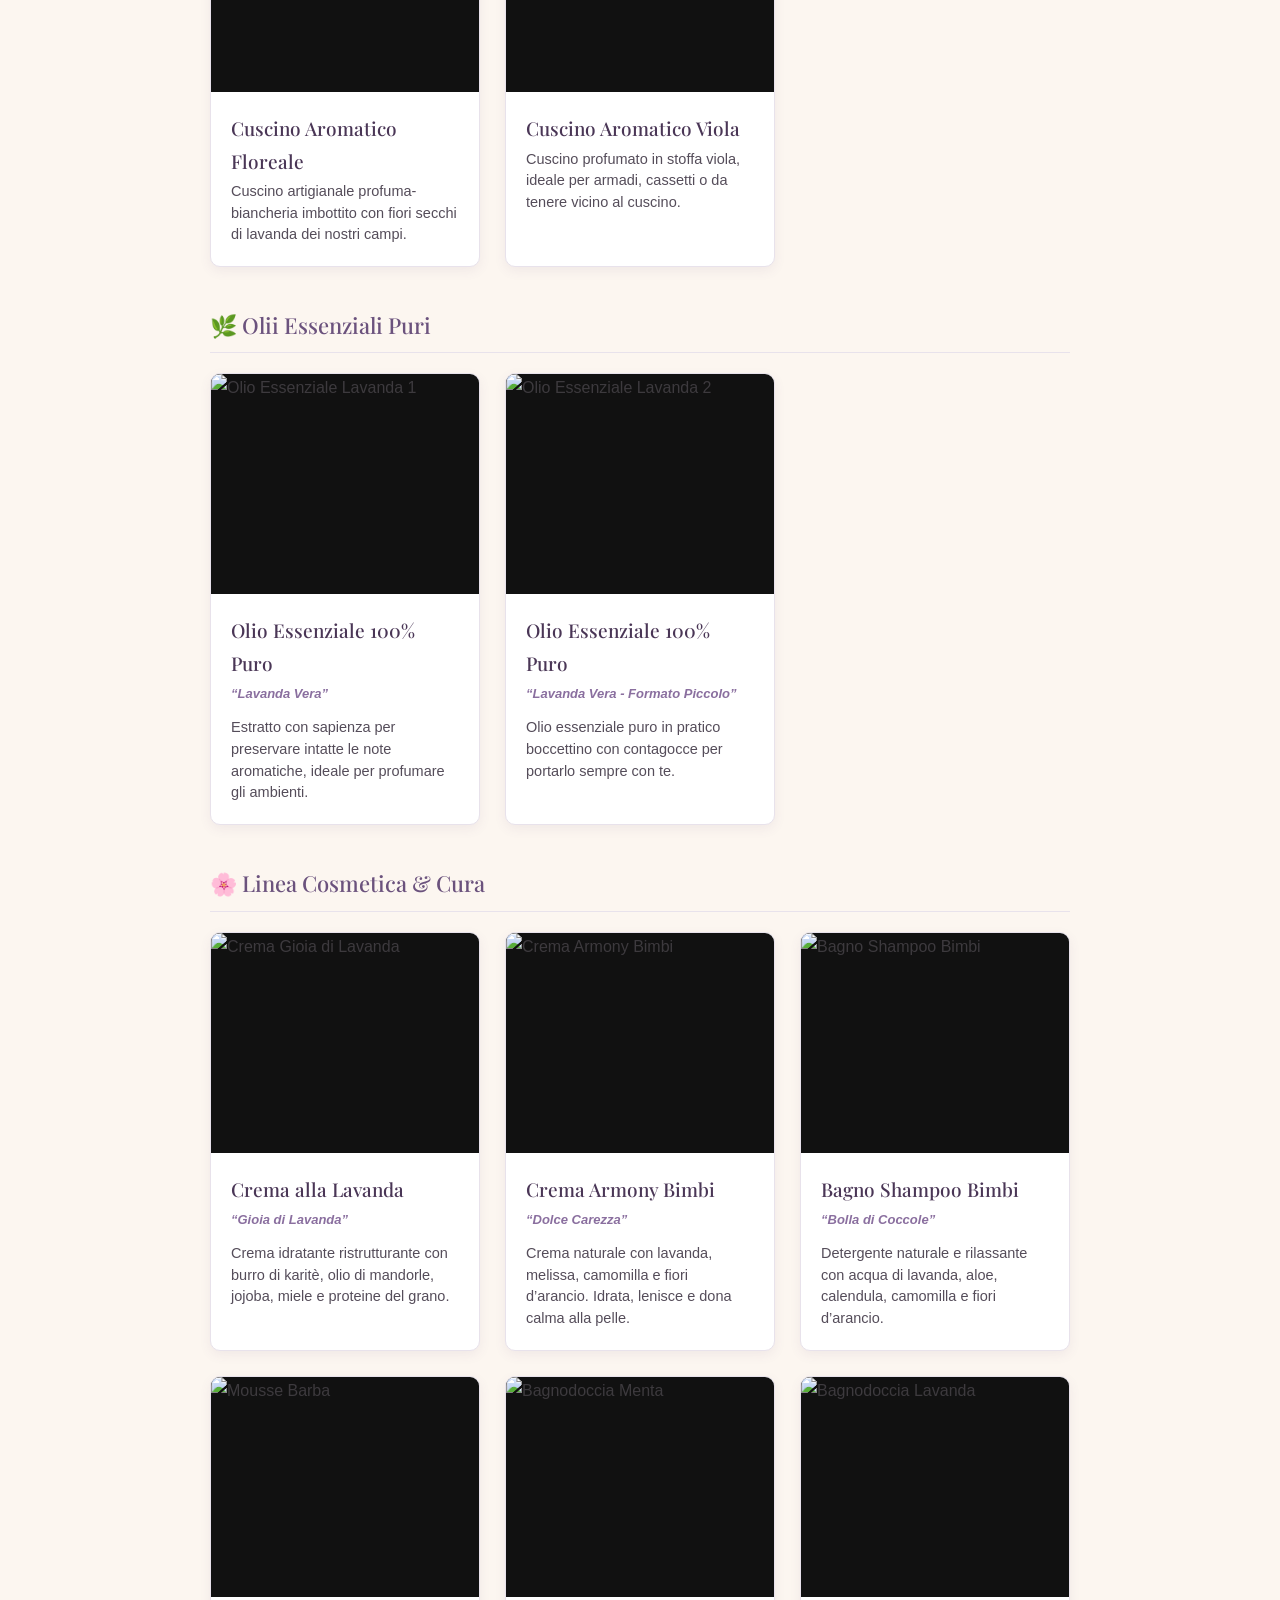
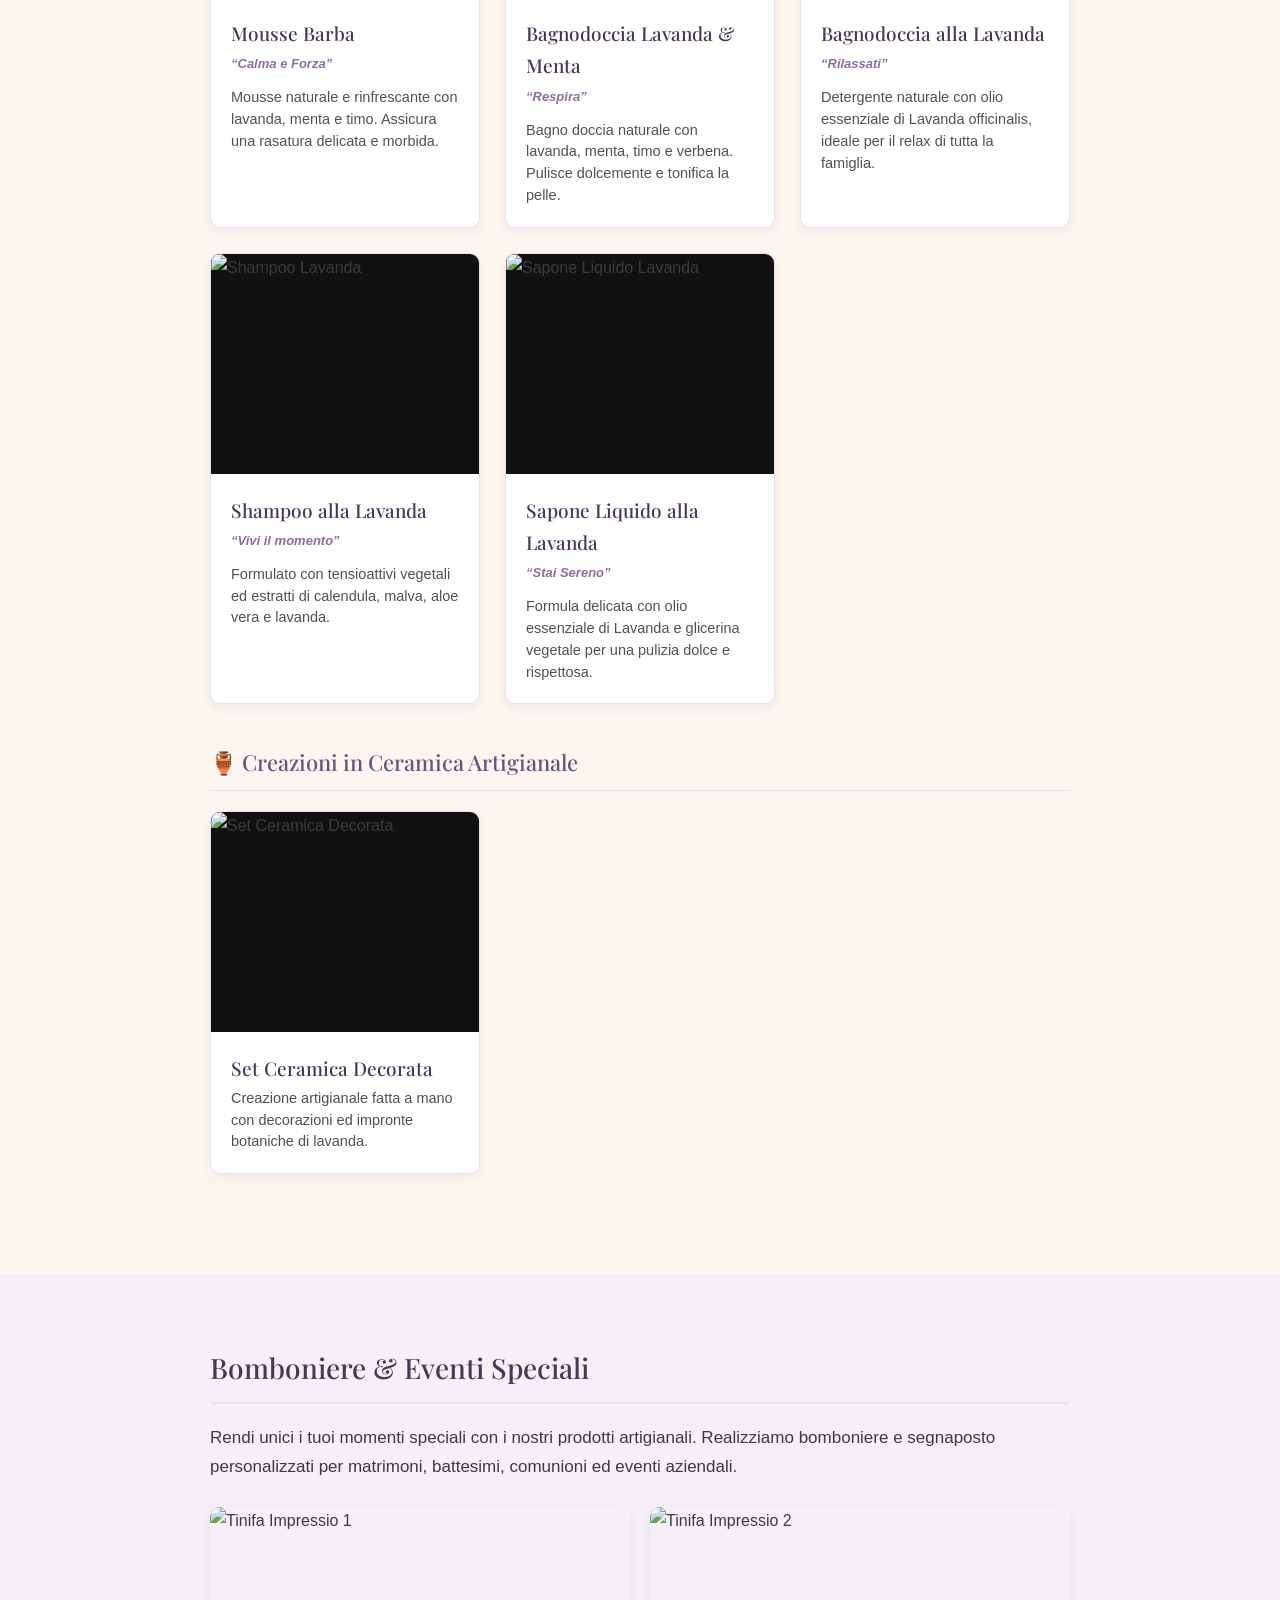
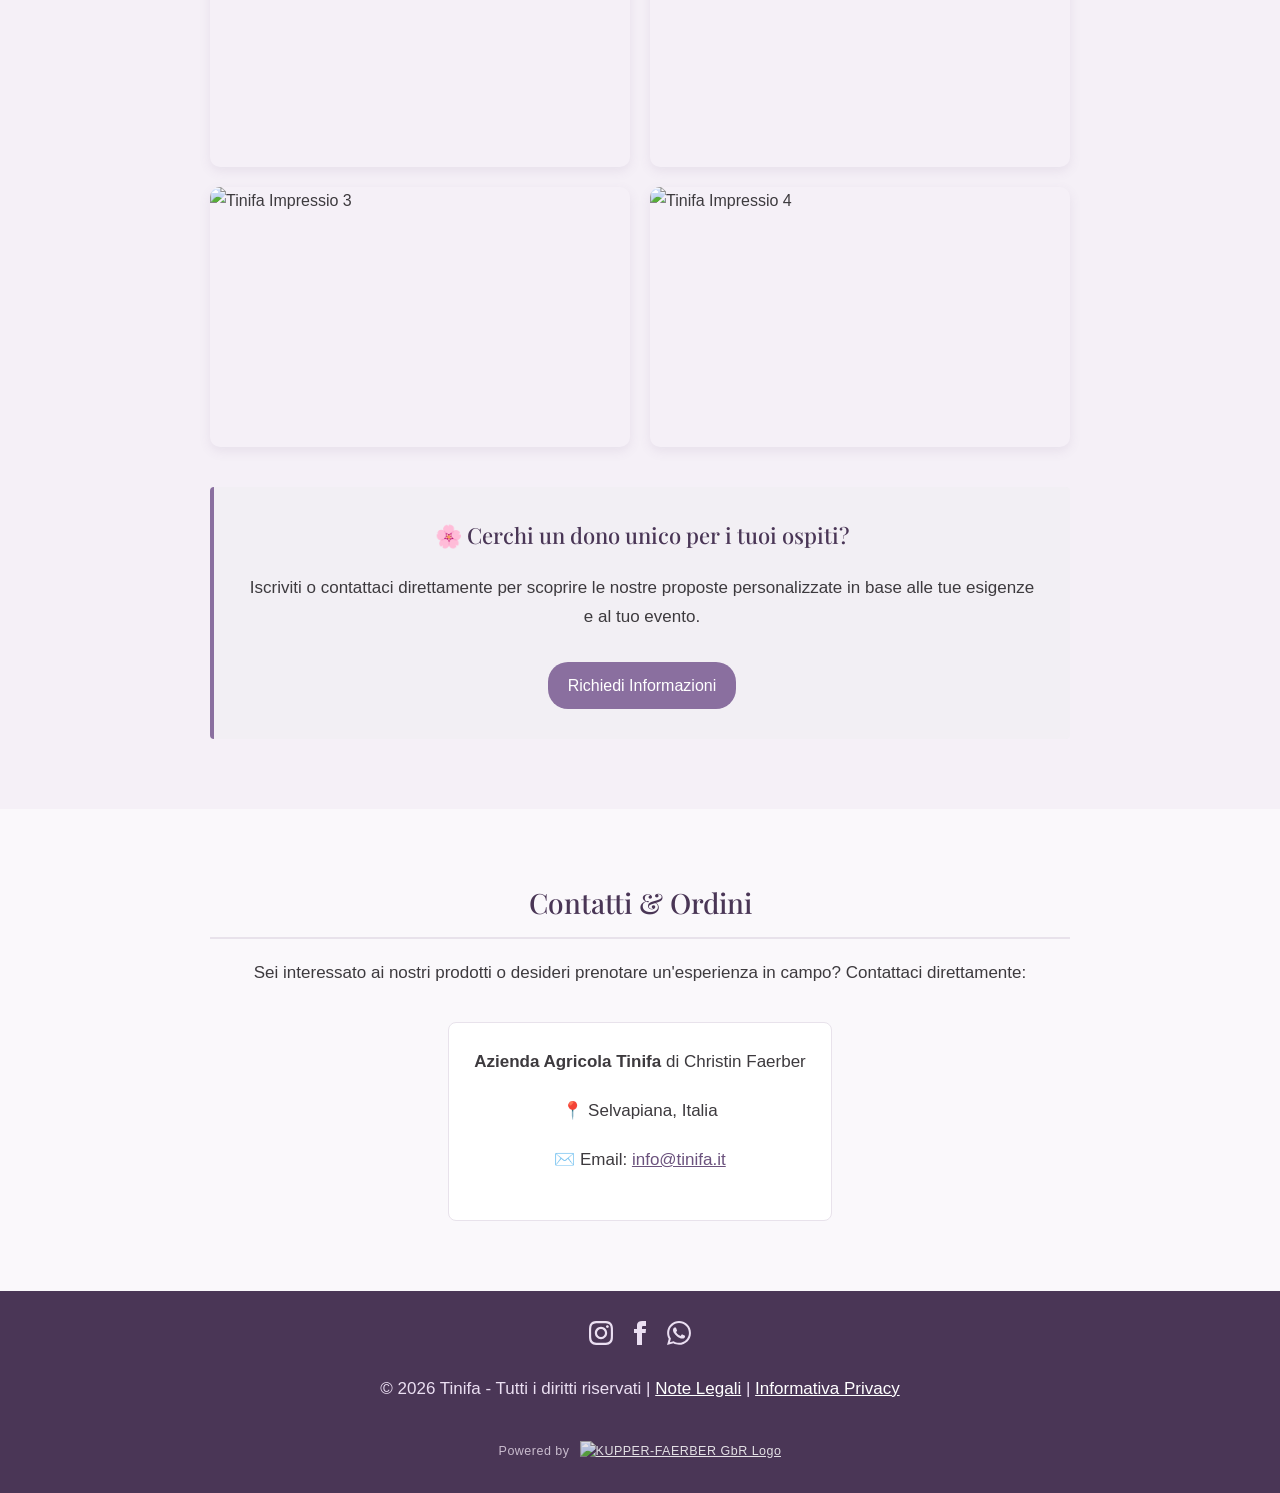
==== commit bbb87334: "Add files via upload" ====
--- a/index.html
+++ b/index.html
@@ -28,7 +28,7 @@
             <span></span>
         </label>
 
-        <!-- Navigationslinks (Mitte) -->
+        
         <ul class="nav-links">
             <li><a href="#chi-siamo">Chi Sono</a></li>
             <li><a href="#agricoltura-sociale">Agricoltura Sociale</a></li>
@@ -37,7 +37,7 @@
             <li><a href="#contatti">Contatti</a></li>
         </ul>
 
-        <!-- Social Icons (Ganz rechts) -->
+        
         <div class="nav-social">
             <a href="https://www.instagram.com/faerberchristin?igsh=MTNjY3R0Y3g1emtiOA==" target="_blank" rel="noopener noreferrer" aria-label="Instagram">
                 <svg width="18" height="18" viewBox="0 0 24 24" fill="currentColor">
@@ -60,11 +60,11 @@
 
     <section id="chi-siamo" class="hero-section">
         <!-- Hintergrundvideo im Vollbild -->
-        <video autoplay loop muted playsinline id="hero-video" class="hero-bg-video">
-            <source src="videos/kids_run.mp4" type="video/mp4">
-        </video>
-
-        <!-- Dunklerer Schleier damit Text perfekt lesbar bleibt -->
+        <video autoplay loop muted playsinline preload="auto" poster="images/hero-poster.png" id="hero-video" class="hero-bg-video">
+    <source src="videos/kids_run.mp4" type="video/mp4">
+</video>
+
+        
         <div class="hero-overlay">
             <div class="hero-content">
                 <h1>Tinifa</h1>
@@ -86,9 +86,10 @@
                     <input type="checkbox" id="read-more-toggle" class="read-more-toggle">
                     
                     <div class="more-content">
-                        <p>Nel cuore delle colline di Vedriano, la mia azienda agricola nasce dalla passione per la lavanda e il rispetto profondo per la natura.</p>
-                        <p>coltivo e raccolgo a mano ogni fiore, trasformandolo con cura in oli essenziali puri, cosmetici naturali e creazioni artigianali uniche.</p>
-                        <p>Ogni prodotto racchiude l'essenza autentica della nostra terra, pensata per donarti momenti di puro benessere e armonia.</p>
+                        <p>Nel cuore delle colline di Vedriano, la mia azienda agricola nasce dalla passione per la lavanda e dal profondo rispetto per la natura.
+Coltivo e raccolgo a mano ogni fiore, trasformandolo con cura in olio essenziale, prodotti naturali e creazioni artigianali uniche.
+Credo in un’agricoltura capace di creare benessere, relazioni e inclusione, valorizzando ogni persona e le sue capacità.
+Ogni prodotto racchiude l’essenza autentica della nostra terra, pensata per donare momenti di benessere e armonia.</p>
                     </div>
 
                     <label for="read-more-toggle" class="read-more-btn">
@@ -117,9 +118,9 @@
         <div class="highlight-box reveal-element" style="margin-top: 35px;">
             <h3>I miei percorsi e progetti</h3>
             <ul style="margin-left: 20px; line-height: 1.8; color: #554d5a;">
-                <li><strong>Ortoterapia & Benessere:</strong> Attività a contatto con la natura per ritrovare equilibrio.</li>
                 <li><strong>Percorsi di Inclusione Sociale:</strong> Collaborazioni e progetti dedicati a persone fragili.</li>
-                <li><strong>Esperienze sul Campo:</strong> Iniziative aperte per riscoprire il valore della relazione.</li>
+                <li><strong>Esperienze sul campo:</strong> Iniziative aperte per riscoprire il valore della relazione.</li>
+		<li><strong>Ortoterapia & Benessere:</strong> Attività a contatto con la natura per ritrovare equilibrio.</li>
             </ul>
         </div>
 
@@ -395,7 +396,7 @@
             <p>Sei interessato ai nostri prodotti o desideri prenotare un'esperienza in campo? Contattaci direttamente:</p>
             <div class="contact-details">
                 <p><strong>Azienda Agricola Tinifa</strong> di Christin Faerber</p>
-                <p>📍 Vedriano, Italia</p>
+                <p>📍 Selvapiana, Italia</p>
                 <p>✉️ Email: <a href="mailto:info@tinifa.it" style="color: #6b527d;">info@tinifa.it</a></p>
             </div>
         </div>
@@ -403,21 +404,21 @@
 
     <footer>
     <div class="footer-container">
-        <!-- Social Media Icons / Links -->
+        
         <div class="social-links">
-            <!-- Instagram -->
+            
             <a href="https://www.instagram.com/faerberchristin?igsh=MTNjY3R0Y3g1emtiOA==" target="_blank" rel="noopener noreferrer" aria-label="Instagram">
                 <svg width="24" height="24" viewBox="0 0 24 24" fill="currentColor">
                     <path d="M12 2.163c3.204 0 3.584.012 4.85.07 3.252.148 4.771 1.691 4.919 4.919.058 1.265.069 1.645.069 4.849 0 3.205-.012 3.584-.069 4.849-.149 3.225-1.664 4.771-4.919 4.919-1.266.058-1.644.07-4.85.07-3.204 0-3.584-.012-4.849-.07-3.26-.149-4.771-1.699-4.919-4.92-.058-1.265-.07-1.644-.07-4.849 0-3.204.013-3.583.07-4.849.149-3.227 1.664-4.771 4.919-4.919 1.266-.057 1.645-.069 4.849-.069zm0-2.163c-3.259 0-3.667.014-4.947.072-4.358.2-6.78 2.618-6.98 6.98-.059 1.281-.073 1.689-.073 4.948 0 3.259.014 3.668.072 4.948.2 4.358 2.618 6.78 6.98 6.98 1.281.058 1.689.072 4.948.072 3.259 0 3.668-.014 4.948-.072 4.354-.2 6.782-2.618 6.979-6.98.059-1.28.073-1.689.073-4.948 0-3.259-.014-3.667-.072-4.947-.196-4.354-2.617-6.78-6.979-6.98-1.281-.059-1.69-.073-4.949-.073zm0 5.838c-3.403 0-6.162 2.759-6.162 6.162s2.759 6.163 6.162 6.163 6.162-2.759 6.162-6.163c0-3.403-2.759-6.162-6.162-6.162zm0 10.162c-2.209 0-4-1.79-4-4 0-2.209 1.791-4 4-4s4 1.791 4 4c0 2.21-1.791 4-4 4zm6.406-11.845c-.796 0-1.441.645-1.441 1.44s.645 1.44 1.441 1.44c.795 0 1.439-.645 1.439-1.44s-.644-1.44-1.439-1.44z"/>
                     </svg>
                 </a>
-                <!-- Facebook -->
+                
                 <a href="https://www.facebook.com/tinifaerber/" target="_blank" rel="noopener noreferrer" aria-label="Facebook">
                     <svg width="24" height="24" viewBox="0 0 24 24" fill="currentColor">
                         <path d="M9 8H6v4h3v12h5V12h3.642L18 8h-4V6.333C14 5.374 14.5 5 15.5 5H18V0h-3.808C10.592 0 9 1.583 9 4.615V8z"/>
                     </svg>
                 </a>
-                <!-- WhatsApp -->
+                
                 <a href="https://wa.me/393272457537" target="_blank" rel="noopener noreferrer" aria-label="WhatsApp">
                     <svg width="24" height="24" viewBox="0 0 24 24" fill="currentColor">
                         <path d="M.057 24l1.687-6.163c-1.041-1.804-1.588-3.849-1.587-5.946.003-6.556 5.338-11.891 11.893-11.891 3.181.001 6.167 1.24 8.413 3.488 2.245 2.248 3.481 5.236 3.48 8.414-.003 6.557-5.338 11.892-11.893 11.892-1.99-.001-3.951-.5-5.688-1.448l-6.305 1.654zm6.597-3.807c1.676.995 3.276 1.591 5.392 1.592 5.448 0 9.886-4.434 9.889-9.885.002-5.462-4.415-9.89-9.881-9.892-5.452 0-9.887 4.434-9.889 9.884-.001 2.225.651 3.891 1.746 5.634l-.999 3.648 3.742-.981zm11.387-5.464c-.074-.124-.272-.198-.57-.347-.297-.149-1.758-.868-2.031-.967-.272-.099-.47-.149-.669.149-.198.297-.768.967-.941 1.165-.173.198-.347.223-.644.074-.297-.149-1.255-.462-2.39-1.475-.883-.788-1.48-1.761-1.653-2.059-.173-.297-.018-.458.13-.606.134-.133.297-.347.446-.521.151-.172.2-.296.3-.495.099-.198.05-.372-.025-.521-.075-.148-.669-1.611-.916-2.206-.242-.579-.487-.501-.669-.51l-.57-.01c-.198 0-.52.074-.792.372s-1.04 1.016-1.04 2.479 1.065 2.876 1.213 3.074c.149.198 2.095 3.2 5.076 4.487.709.306 1.263.489 1.694.626.712.226 1.36.194 1.872.118.571-.085 1.758-.719 2.006-1.413.248-.695.248-1.29.173-1.414z"/>
@@ -425,7 +426,7 @@
                 </a>
             </div>
 
-            <!-- HIER SIND DIE NEUEN LINKS -->
+            
             <p>&copy; 2026 Tinifa - Tutti i diritti riservati | <a href="impressum.html">Note Legali</a> | <a href="privacy.html">Informativa Privacy</a></p>
             
             <div class="powered-by">
--- a/style.css
+++ b/style.css
@@ -22,9 +22,6 @@
     padding: 40px 20px;
 }
 
-/* ==========================================
-   NAVIGATION / HEADER
-   ========================================== */
 header {
     background-color: rgba(255, 255, 255, 0.95);
     position: sticky;
@@ -116,12 +113,7 @@
     transition: all 0.3s ease;
 }
 
-/* ==========================================
-   HERO VIDEO HINTERGRUND
-   ========================================== */
-/* ==========================================
-   3. HERO VIDEO BEREICH (VOLLSTÄNDIGES OVERLAY)
-   ========================================== */
+
 .hero-section {
     position: relative;
     width: 100%;
@@ -134,7 +126,7 @@
     justify-content: center;
 }
 
-/* 1. Hintergrund-Video füllt 100% aus */
+
 .hero-bg-video {
     position: absolute;
     top: 50%;
@@ -148,7 +140,7 @@
     pointer-events: none;
 }
 
-/* 2. Dunkler Schleier: Zieht sich garantiert über das GANZE Video */
+
 .hero-overlay {
     position: absolute;
     top: 0;
@@ -157,7 +149,7 @@
     bottom: 0;
     width: 100%;
     height: 100%;
-    background: rgba(35, 20, 45, 0.45); /* Gleichmäßige, vollständige Abdunklung */
+    background: rgba(35, 20, 45, 0.45); 
     z-index: 2;
     display: flex;
     align-items: center;
@@ -166,7 +158,7 @@
     box-sizing: border-box;
 }
 
-/* 3. Textinhalt im Vordergrund */
+
 .hero-content {
     position: relative;
     z-index: 3;
@@ -202,9 +194,7 @@
     text-decoration: none;
     animation: bounce 2s infinite;
 }
-/* ==========================================
-   PHILOSOPHIE & WILLKOMMENS-KARTE
-   ========================================== */
+
 .philosophy-section {
     position: relative;
     z-index: 10;
@@ -263,9 +253,7 @@
     padding-bottom: 8px;
 }
 
-/* ==========================================
-   PRODUKT-GRID
-   ========================================== */
+
 .product-grid {
     display: grid;
     grid-template-columns: repeat(auto-fill, minmax(260px, 1fr));
@@ -382,9 +370,7 @@
     margin-top: 15px;
 }
 
-/* ==========================================
-   FOOTER
-   ========================================== */
+
 footer {
     background-color: #4a3656;
     color: #ebdff2;
@@ -454,9 +440,7 @@
     transform: translateY(-3px);
 }
 
-/* ==========================================
-   READ MORE TOGGLE (Chi Siamo mobil)
-   ========================================== */
+
 .read-more-toggle {
     display: none;
 }
@@ -522,9 +506,7 @@
     }
 }
 
-/* ==========================================
-   INKLUSION MOSAIK
-   ========================================== */
+
 .inclusion-mosaic {
     display: grid !important;
     grid-template-columns: 1fr 1fr !important;
@@ -556,12 +538,7 @@
     margin-top: 20px !important;
 }
 
-/* ==========================================
-   POLAROID-SLIDESHOW (Unten in Agricoltura Sociale)
-   ========================================== */
-/* ==========================================
-   POLAROID-SLIDESHOW (RESPONSIV & VOLLSTÄNDIGER WECHSEL)
-   ========================================== */
+
 .video-polaroid {
     background: #ffffff;
     padding: 14px 14px 22px 14px;
@@ -578,11 +555,11 @@
     transform: rotate(0deg) scale(1.01);
 }
 
-/* Responsives Seitenverhältnis für Handys & Desktop */
+
 .polaroid-slideshow {
     position: relative;
     width: 100%;
-    aspect-ratio: 16 / 9; /* Garantiert perfekte Proportionen auf allen Geräten */
+    aspect-ratio: 16 / 9; 
     min-height: 220px;
     max-height: 420px;
     border-radius: 8px;
@@ -590,7 +567,7 @@
     background-color: #2b1f33;
 }
 
-/* Grundregeln für alle Slides */
+
 .polaroid-slideshow .slide {
     position: absolute;
     top: 0;
@@ -604,37 +581,37 @@
     animation: fadeSlideshow 12s infinite ease-in-out;
 }
 
-/* Bild 1 */
+
 .polaroid-slideshow .slide-1 {
     background-image: url('images/hero.jpg');
     animation-delay: 0s;
 }
 
-/* Bild 2 */
+
 .polaroid-slideshow .slide-2 {
     background-image: url('images/hero2.jpg');
     animation-delay: 4s;
 }
 
-/* Bild 3 */
+
 .polaroid-slideshow .slide-3 {
     background-image: url('images/hero3.jpg');
     animation-delay: 8s;
 }
 
-/* Saubere Überblendung für 3 Bilder im 12-Sekunden-Zyklus */
+
 @keyframes fadeSlideshow {
     0% {
         opacity: 0;
     }
     10% {
-        opacity: 1; /* Eingeblendet */
+        opacity: 1; 
     }
     33% {
-        opacity: 1; /* Sichtbar */
+        opacity: 1; 
     }
     43% {
-        opacity: 0; /* Ausblenden */
+        opacity: 0; 
     }
     100% {
         opacity: 0;
@@ -650,9 +627,7 @@
     font-size: 16px;
 }
 
-/* ==========================================
-   REVEAL-ANIMATION (SCROLL-EFFEKT)
-   ========================================== */
+
 .reveal-element {
     opacity: 0;
     transform: translateY(40px);
@@ -664,9 +639,7 @@
     transform: translateY(0);
 }
 
-/* ==========================================
-   2x2 GRID GALERIE (Bomboniere)
-   ========================================== */
+
 .grid-gallery-2x2 {
     display: grid;
     grid-template-columns: repeat(2, 1fr);
@@ -694,9 +667,7 @@
     transform: scale(1.03);
 }
 
-/* ==========================================
-   HARVEST TIMELINE (Ernteprozess)
-   ========================================== */
+
 .harvest-timeline {
     position: relative;
     padding: 20px 0;
@@ -778,7 +749,8 @@
 
 .timeline-img-box {
     width: 100%;
-    height: 160px;
+    height: 240px;
+    aspect-ratio: 4 / 3;	
     border-radius: 8px;
     overflow: hidden;
 }
@@ -790,9 +762,7 @@
     display: block;
 }
 
-/* ==========================================
-   RESPONSIVE DESIGN (MEDIA QUERIES)
-   ========================================== */
+
 @media (max-width: 900px) {
     html {
         scroll-padding-top: 130px;
@@ -880,7 +850,8 @@
     }
 
     .gallery-item img {
-        height: 240px;
+        height: 420px;
+	aspect-ratio: 16 / 10;
     }
 
     .slider-hint {
@@ -906,6 +877,15 @@
         background: #8a6f9f;
         border-radius: 10px;
     }
+	
+    .mosaic-card {
+        height: 300px !important;
+    }
+
+    
+    .grid-gallery-item img {
+        height: 320px;
+    }
 }
 
 @media (max-width: 768px) {
